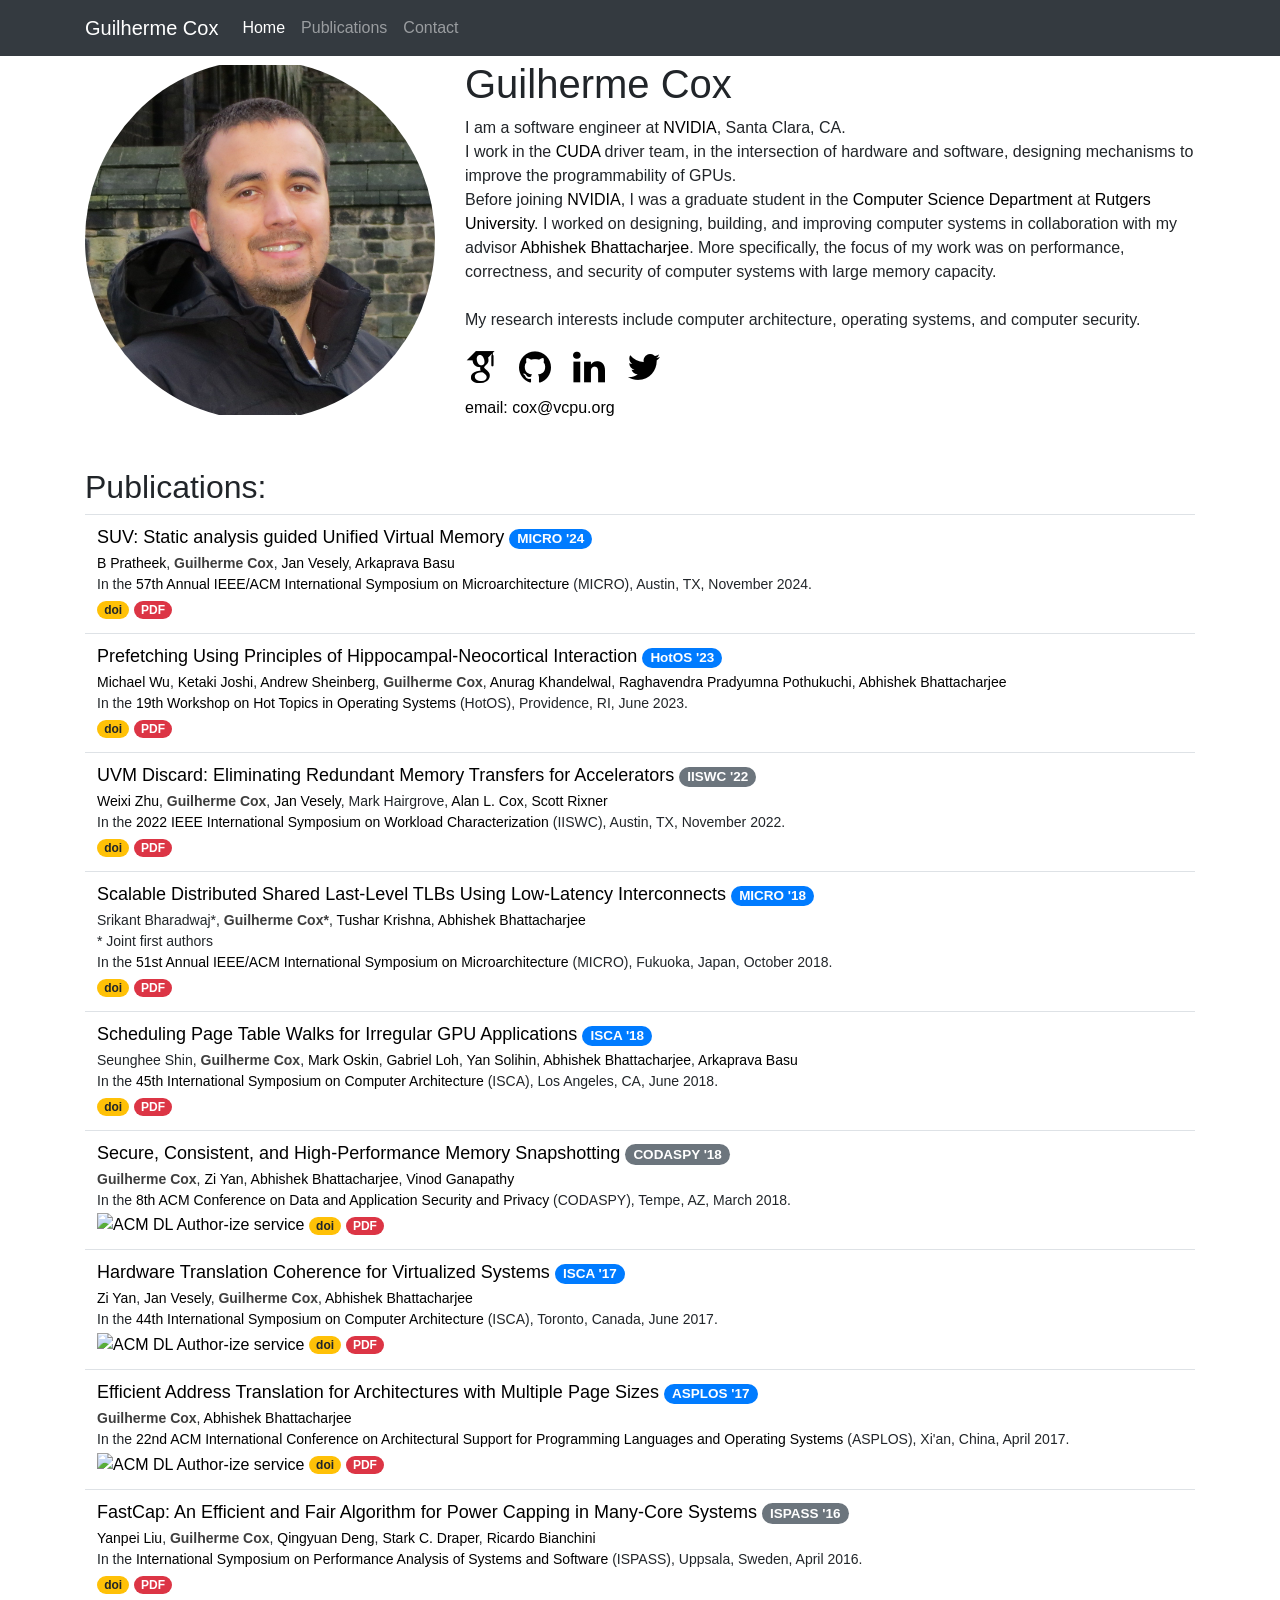
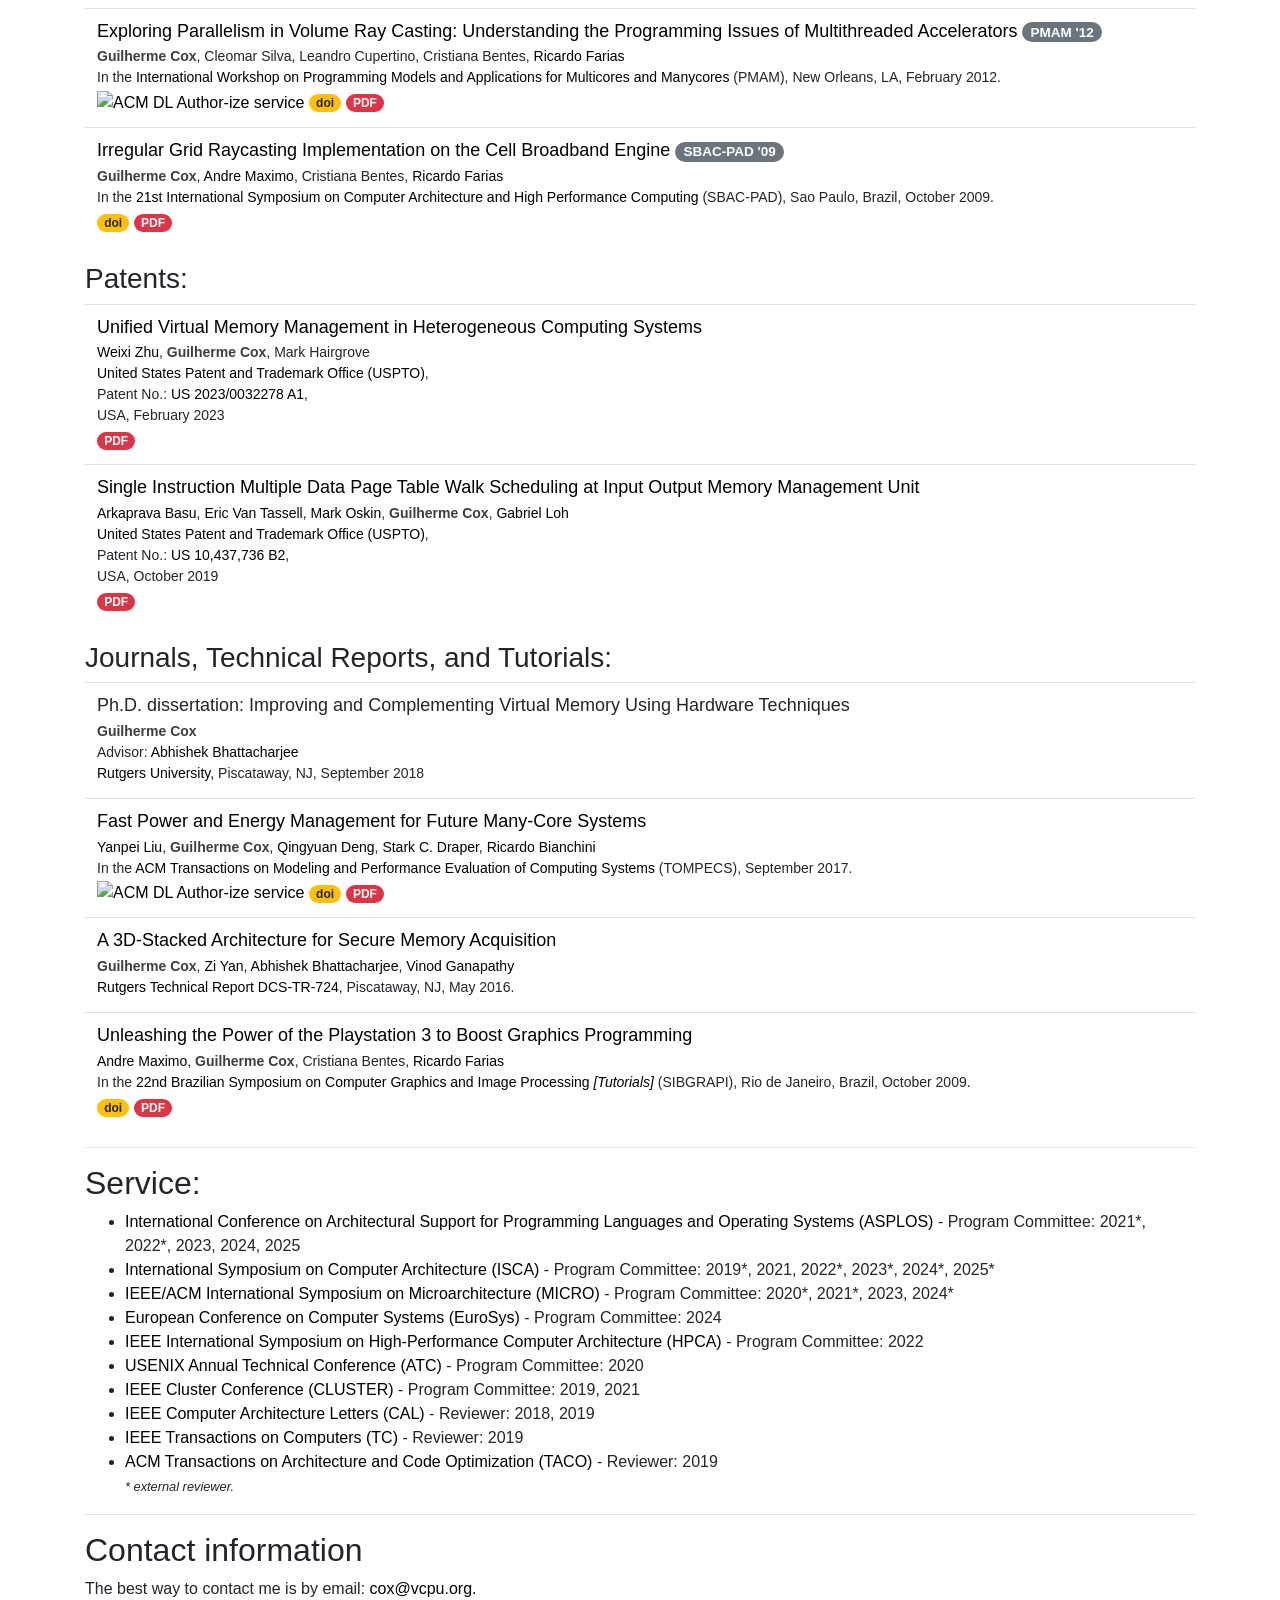
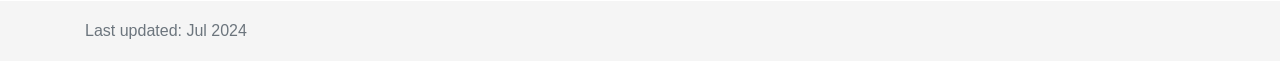
==== index.html @ 2b8bae04 "SUV's DOI" ====
<!doctype html>
<html lang="en">
  <head>
    <meta charset="utf-8">
    <meta name="viewport" content="width=device-width, initial-scale=1, shrink-to-fit=no">
    <meta name="description" content="Guilherme Cox">
    <meta name="author" content="Guilherme Cox">
    <link rel="icon" href="img/favicon_shield.ico">

    <title>Guilherme Cox</title>
    <!-- Bootstrap core CSS -->
    <link href="assets/css/bootstrap.min.css" rel="stylesheet" />
    <link href="assets/css/sticky-footer-navbar.css" rel="stylesheet" />
    <link href="assets/css/style.css" rel="stylesheet" />
    <link href="assets/css/socialicious.css" rel="stylesheet" type="text/css" media="screen" />
    <script async src="https://www.googletagmanager.com/gtag/js?id=G-HL8131JKH3"></script>
    <script>
      window.dataLayer = window.dataLayer || [];
      function gtag(){dataLayer.push(arguments);}
      gtag('js', new Date());

      gtag('config', 'G-HL8131JKH3');
    </script>
  </head>

  <body>
    <header>
      <nav class="navbar navbar-expand-md navbar-dark fixed-top bg-dark">
	<div class="container">
          <a class="navbar-brand" href="#">Guilherme Cox</a>
          <button class="navbar-toggler" type="button" data-toggle="collapse" data-target="#navbarCollapse" aria-controls="navbarCollapse" aria-expanded="false" aria-label="Toggle navigation">
            <span class="navbar-toggler-icon"></span>
          </button>
          <div class="collapse navbar-collapse" id="navbarCollapse">
            <ul class="navbar-nav mr-auto">
              <li class="nav-item active">
		<a class="nav-link" href="#">Home <span class="sr-only">(current)</span></a>
              </li>
              <li class="nav-item">
		<a class="nav-link" href="#publications">Publications</a>
              </li>
              <li class="nav-item">
		<a class="nav-link" href="#contact">Contact</a>
              </li>
            </ul>
          </div>
	</div>
      </nav>
    </header>

    <main class="container">
      <div class="row">
	<div class="col-sm-4"><img src="img/cox.png"
	style="width: 100%; height: 100%; object-fit:contain" class="rounded-circle" alt="" /></div>
	<div class="col-sm-8">
	  <h1>Guilherme Cox</h1>
	  <p>I am a software engineer
	    at <a href="https://www.nvidia.com/">NVIDIA</a>, Santa Clara,
	    CA.<br> I work in the <a href="https://blogs.nvidia.com/blog/2012/09/10/what-is-cuda-2/">CUDA</a> driver team,
        in the intersection of hardware and software, designing mechanisms to improve the programmability of GPUs.
	    <br>
	    Before joining <a href="https://www.nvidia.com/">NVIDIA</a>, I was a
	    graduate student in
	    the <a href="https://www.cs.rutgers.edu/">Computer Science
	    Department</a> at <a href="https://www.rutgers.edu">Rutgers
	    University</a>. I worked on designing, building, and improving computer systems in
	    collaboration with my advisor <a href="http://www.cs.yale.edu/homes/abhishek/">Abhishek
	    Bhattacharjee</a>. More specifically, the focus of my work was on
	    performance, correctness, and security of computer systems with large
	    memory capacity.<br>
	    <br>
	    My research interests include computer architecture,
	    operating systems, and computer security.
	  </p>
	  <!-- <a href="mailto:cox@vcpu.org" class="icon-2x icon-email" alt="cox@vcpu.org"></a> -->
      <a href="https://scholar.google.com/citations?user=SI72cNQAAAAJ"
      class="icon-2x icon-googlescholar" style="text-decoration: none;"></a>&nbsp;&nbsp;&nbsp;&nbsp;
	  <a href="https://github.com/guilhermecox/" class="icon-2x icon-github"
	  style="text-decoration: none;"></a>&nbsp;&nbsp;&nbsp;&nbsp;
	  <a href="https://www.linkedin.com/in/guilhermecox/" class="icon-2x
	  icon-linkedin" style="text-decoration: none;"></a>&nbsp;&nbsp;&nbsp;&nbsp;
	  <a href="https://twitter.com/cox" class="icon-2x icon-twitter"
	  style="text-decoration: none;"></a>&nbsp;&nbsp;&nbsp;&nbsp;
	  <!-- <a href="https://www.facebook.com/guilhermecox"
	  class="facebook_switch_dark dc_social_switch32"></a> -->
	  <br />
	  <a href="mailto:cox@vcpu.org" style="text-decoration: none;">
	    email: cox@vcpu.org</a>
	</div>
      </div>
      <br /><br />
      <article id="publications">
	<header>
	  <h2>Publications:</h2>
	</header>
	<section>
	  <div class="panel panel-default">
	    <table class="table table-hover">
              <tbody>
		<tr><td>
		    <h4 class="list-group-item-heading">
		      <a href="dw/pratheek-micro24.pdf">
			SUV: Static analysis guided Unified Virtual Memory</a>
		      <a href="https://microarch.org/micro57/"><span class="badge badge-pill badge-primary">MICRO '24</span></a>
            </h4>
		    <p class="author">
		      <a href="https://csl.csa.iisc.ac.in/members/bpratheek/">
			B Pratheek</a>,
			<strong>Guilherme Cox</strong>,
		      <a href="https://scholar.google.com/citations?user=AQKMp0MAAAAJ">
			Jan Vesely</a>,
		      <a href="https://www.csa.iisc.ac.in/~arkapravab/">
			Arkaprava Basu</a>
		      <br>
		      In the <a href="https://microarch.org/micro57/">
			57th Annual IEEE/ACM International Symposium on Microarchitecture</a> (MICRO),
		      Austin, TX, November 2024.
		    </p>
		    <a href="https://doi.org/10.1109/MICRO61859.2024.00030">
		      <span class="badge badge-pill badge-warning">doi</span></a>
		    <a href="dw/pratheek-micro24.pdf">
		      <span class="badge badge-pill badge-danger">PDF</span></a>
		  </td>
		<tr><td>
		    <h4 class="list-group-item-heading">
		      <a href="dw/wu-hotos23.pdf">
			Prefetching Using Principles of Hippocampal-Neocortical Interaction</a>
		      <a href="https://sigops.org/s/conferences/hotos/2023/"><span class="badge badge-pill badge-primary">HotOS '23</span></a>
            </h4>
		    <p class="author">
		      <a href="http://sites.google.com/view/mwuyale">
			Michael Wu</a>,
		      <a href="http://joshi-ketaki.github.io/">
			Ketaki Joshi</a>,
		      <a href="https://andrewsheinberg.com/">
			Andrew Sheinberg</a>,
			<strong>Guilherme Cox</strong>,
		      <a href="https://www.anuragkhandelwal.com/">
			Anurag Khandelwal</a>,
		      <a href="http://www.cs.yale.edu/homes/raghav/">
			Raghavendra Pradyumna Pothukuchi</a>,
		      <a href="http://www.cs.yale.edu/homes/abhishek/">
			Abhishek Bhattacharjee</a>
		      <br>
		      In the <a href="https://sigops.org/s/conferences/hotos/2023/">
			19th Workshop on Hot Topics in Operating Systems</a> (HotOS),
		      Providence, RI, June 2023.
		    </p>
		    <a href="https://doi.org/10.1145/3593856.3595901">
		      <span class="badge badge-pill badge-warning">doi</span></a>
		    <a href="dw/wu-hotos23.pdf">
		      <span class="badge badge-pill badge-danger">PDF</span></a>
		  </td>
		<tr><td>
		    <h4 class="list-group-item-heading">
		      <a href="dw/zhu-iiswc22.pdf">
			UVM Discard: Eliminating Redundant Memory Transfers for Accelerators</a>
		      <a href="http://www.iiswc.org/iiswc2022/"><span class="badge badge-pill badge-secondary">IISWC '22</span></a>
            </h4>
		    <p class="author">
		      <a href="https://scholar.google.com/citations?user=ihigxcgAAAAJ">
			Weixi Zhu</a>,
		      <strong>Guilherme Cox</strong>,
		      <a href="https://scholar.google.com/citations?user=AQKMp0MAAAAJ">
			Jan Vesely</a>,
			Mark Hairgrove,
		      <a href="https://dralancox.blogs.rice.edu/">
			Alan L. Cox</a>,
		      <a href="https://www.cs.rice.edu/~rixner/">
			Scott Rixner</a>
		      <br>
		      In the <a href="http://www.iiswc.org/iiswc2022/">
			2022 IEEE International Symposium on Workload Characterization</a> (IISWC),
		      Austin, TX, November 2022.
		    </p>
		    <a href="https://doi.org/10.1109/IISWC55918.2022.00013">
		      <span class="badge badge-pill badge-warning">doi</span></a>
		    <a href="dw/zhu-iiswc22.pdf">
		      <span class="badge badge-pill badge-danger">PDF</span></a>
		  </td>
		<tr><td>
		    <h4 class="list-group-item-heading">
		      <a href="dw/gcox-micro18.pdf">
			Scalable Distributed Shared Last-Level TLBs Using Low-Latency Interconnects</a>
		      <a href="https://www.microarch.org/micro51/"><span class="badge badge-pill badge-primary">MICRO '18</span></a>
            </h4>
		    <p class="author">
			Srikant Bharadwaj*,
		      <strong>Guilherme Cox*</strong>,
		      <a href="http://tusharkrishna.ece.gatech.edu">
			Tushar Krishna</a>,
		      <a href="http://www.cs.yale.edu/homes/abhishek/">
			Abhishek Bhattacharjee</a>
		      <br>
		      * Joint first authors <br>
		      In the <a href="https://www.microarch.org/micro51/">
			51st Annual IEEE/ACM International Symposium on Microarchitecture</a> (MICRO),
		      Fukuoka, Japan, October 2018.
		    </p>
		    <a href="https://doi.org/10.1109/MICRO.2018.00030">
		      <span class="badge badge-pill badge-warning">doi</span></a>
		    <a href="dw/gcox-micro18.pdf">
		      <span class="badge badge-pill badge-danger">PDF</span></a>
		  </td>
		<tr><td>
		    <h4 class="list-group-item-heading">
		      <a href="dw/sshin-gcox-isca18.pdf">
			Scheduling Page Table Walks for Irregular GPU Applications</a>
		      <a href="http://iscaconf.org/isca2018/"><span class="badge badge-pill badge-primary">ISCA '18</span></a>
            </h4>
		    <p class="author">
		      Seunghee Shin,
		      <strong>Guilherme Cox</strong>,
		      <a href="https://homes.cs.washington.edu/~oskin/">
			Mark Oskin</a>,
		      <a href="https://sites.google.com/site/lohgabe/">
			Gabriel Loh</a>,
		      <a href="https://sites.google.com/site/arpersncsu/">
			Yan Solihin</a>,
		      <a href="http://www.cs.yale.edu/homes/abhishek/">
			Abhishek Bhattacharjee</a>,
		      <a href="http://csa.iisc.ac.in/~arkapravab/">
			Arkaprava Basu</a>
		      <br>
		      In the <a href="http://iscaconf.org/isca2018/">
			45th International Symposium on Computer Architecture</a> (ISCA),
		      Los Angeles, CA, June 2018.
                    </p>
		    <a href="https://doi.org/10.1109/ISCA.2018.00025">
		      <span class="badge badge-pill badge-warning">doi</span></a>
		    <a href="dw/sshin-gcox-isca18.pdf">
		      <span class="badge badge-pill badge-danger">PDF</span></a>
		  </td>
		<tr><td>
		    <h4 class="list-group-item-heading">
		      <a href="dw/gcox-codaspy18.pdf">
			Secure, Consistent, and High-Performance Memory Snapshotting</a>
		      <a href="http://www.ycheng.org/codaspy/2018/"><span class="badge badge-pill badge-secondary">CODASPY '18</span></a>
            </h4>
		    <p class="author">
		      <strong>Guilherme Cox</strong>,
		      <a href="https://x-y-z.github.io">
			Zi Yan</a>,
		      <a href="http://www.cs.yale.edu/homes/abhishek/">
			Abhishek Bhattacharjee</a>,
		      <a href="http://csa.iisc.ac.in/~vg/">
			Vinod Ganapathy</a>
		      <br>
		      In the <a href="http://www.ycheng.org/codaspy/2018/">
			8th ACM Conference on Data and Application Security and Privacy</a> (CODASPY),
		      Tempe, AZ, March 2018.
		    </p>
		    <a href="https://dl.acm.org/authorize?N655404">
		      <img src="http://dl.acm.org/images/oa.gif" width="25" height="25"
			   alt="ACM DL Author-ize service"
			   style="vertical-align:middle"/></a>
		    <a href="https://doi.org/10.1145/3176258.3176325">
		      <span class="badge badge-pill badge-warning">doi</span></a>
		    <a href="dw/gcox-codaspy18.pdf">
		      <span class="badge badge-pill badge-danger">PDF</span></a>
		  </td>
		<tr><td>
		    <h4 class="list-group-item-heading">
		      <a href="dw/gcox-codaspy18.pdfdw/ziyan-isca17.pdf">
			Hardware Translation Coherence for Virtualized Systems</a>
		      <a href="http://isca17.ece.utoronto.ca/"><span class="badge badge-pill badge-primary">ISCA '17</span></a>
            </h4>
		    <p class="author">
		      <a href="https://x-y-z.github.io">
			Zi Yan</a>,
		      <a href="https://scholar.google.com/citations?user=AQKMp0MAAAAJ">
			Jan Vesely</a>,
		      <strong>Guilherme Cox</strong>,
		      <a href="http://www.cs.yale.edu/homes/abhishek/">
			Abhishek Bhattacharjee</a>
		      <br>
		      In the <a href="http://isca17.ece.utoronto.ca/">
			44th International Symposium on Computer Architecture</a> (ISCA),
		      Toronto, Canada, June 2017.
		    </p>
		    <a href="https://dl.acm.org/authorize?N30457">
		      <img src="http://dl.acm.org/images/oa.gif" width="25" height="25"
			   alt="ACM DL Author-ize service"
			   style="vertical-align:middle"/></a>
		    <a href="https://doi.org/10.1145/3079856.3080211">
		      <span class="badge badge-pill badge-warning">doi</span></a>
		    <a href="dw/ziyan-isca17.pdf">
		      <span class="badge badge-pill badge-danger">PDF</span></a>
		  </td>
		<tr><td>
		    <h4 class="list-group-item-heading">
		      <a href="dw/gcox-asplos17.pdf">
			Efficient Address Translation for Architectures with Multiple Page Sizes</a>
		      <a href="http://novel.ict.ac.cn/ASPLOS2017/"><span class="badge badge-pill badge-primary">ASPLOS '17</span></a>
            </h4>
		    <p class="author">
		      <strong>Guilherme Cox</strong>,
		      <a href="http://www.cs.yale.edu/homes/abhishek/">
			Abhishek Bhattacharjee</a>
		      <br>
		      In the <a href="http://novel.ict.ac.cn/ASPLOS2017/">
			22nd ACM International Conference on Architectural Support for
			Programming Languages and Operating Systems</a> (ASPLOS),
		      Xi'an, China, April 2017.
		    </p>
		    <a href="https://dl.acm.org/authorize?N24969">
		      <img src="http://dl.acm.org/images/oa.gif" width="25" height="25"
			   alt="ACM DL Author-ize service"
			   style="vertical-align:middle"/></a>
		    <a href="https://doi.org/10.1145/3037697.3037704">
		      <span class="badge badge-pill badge-warning">doi</span></a>
		    <a href="dw/gcox-asplos17.pdf">
		      <span class="badge badge-pill badge-danger">PDF</span></a>
		  </td>
		<tr><td>
		    <h4 class="list-group-item-heading">
		      <a href="dw/liu-ispass16.pdf">
			FastCap: An Efficient and Fair Algorithm for Power Capping in Many-Core Systems</a>
		      <a href="http://www.ispass.org/ispass2016/"><span class="badge badge-pill badge-secondary">ISPASS '16</span></a>
            </h4>
		    <p class="author">
		      <a href="https://scholar.google.com/citations?user=q8lF_hwAAAAJ">
			Yanpei Liu</a>,
		      <strong>Guilherme Cox</strong>,
		      <a href="http://research.cs.rutgers.edu/~qdeng/">
			Qingyuan Deng</a>,
		      <a href="http://www.comm.utoronto.ca/~sdraper/">
			Stark C. Draper</a>,
		      <a href="https://www.microsoft.com/en-us/research/people/ricardob/">
			Ricardo Bianchini</a>
		      <br>
		      In the <a href="http://www.ispass.org/ispass2016/">
			International Symposium on Performance Analysis of Systems and
			Software</a> (ISPASS), Uppsala, Sweden, April 2016.
		    </p>
		    <a href="http://dx.doi.org/10.1109/ISPASS.2016.7482074">
		      <span class="badge badge-pill badge-warning">doi</span></a>
		    <a href="dw/liu-ispass16.pdf">
		      <span class="badge badge-pill badge-danger">PDF</span></a>
		  </td>
		<tr><td>
		    <h4 class="list-group-item-heading">
		      <a href="dw/gcox-pmam12.pdf">
			Exploring Parallelism in Volume Ray Casting: Understanding the Programming Issues of Multithreaded Accelerators</a>
		      <a href="http://www.cs.otago.ac.nz/pmam2012/"><span class="badge badge-pill badge-secondary">PMAM '12</span></a>
            </h4>
		    <p class="author">
		      <strong>Guilherme Cox</strong>,
		      Cleomar Silva,
		      Leandro Cupertino,
		      Cristiana Bentes,
		      <a href="http://www.cos.ufrj.br/~rfarias/">
			Ricardo Farias</a>
		      <br>
		      In the <a href="http://www.cs.otago.ac.nz/pmam2012/">
			International Workshop on Programming Models and Applications for
			Multicores and Manycores</a> (PMAM),
		      New Orleans, LA, February 2012.
		    </p>
		    <a href="https://dl.acm.org/authorize?N15880">
		      <img src="http://dl.acm.org/images/oa.gif" width="25" height="25"
			   alt="ACM DL Author-ize service"
			   style="vertical-align:middle"/></a>
		    <a href="http://dx.doi.org/10.1145/2141702.2141710">
		      <span class="badge badge-pill badge-warning">doi</span></a>
		    <a href="dw/gcox-pmam12.pdf">
		      <span class="badge badge-pill badge-danger">PDF</span></a>
		  </td>
		<tr><td>
		    <h4 class="list-group-item-heading">
		      <a href="dw/gcox-sbac09.pdf">
			Irregular Grid Raycasting Implementation on the Cell Broadband Engine</a>
		      <a href="http://www2.sbc.org.br/sbac/2009/index.html"><span class="badge badge-pill badge-secondary">SBAC-PAD '09</span></a>
            </h4>
		    <p class="author">
		      <strong>Guilherme Cox</strong>,
		      <a href="https://scholar.google.com/citations?user=X7Fsr-gAAAAJ">
			Andre Maximo</a>,
		      Cristiana Bentes,
		      <a href="http://www.cos.ufrj.br/~rfarias/">
			Ricardo Farias</a>
		      <br>
		      In the <a href="http://www2.sbc.org.br/sbac/2009/index.html">
			21st International Symposium on Computer Architecture and High
			Performance Computing</a> (SBAC-PAD), Sao Paulo, Brazil, October
		      2009.
		    </p>
		    <a href="http://dx.doi.org/10.1109/SBAC-PAD.2009.15">
		      <span class="badge badge-pill badge-warning">doi</span></a>
		    <a href="dw/gcox-sbac09.pdf">
		      <span class="badge badge-pill badge-danger">PDF</span></a>
		  </td>
   	      </tbody>
	    </table>
	  </div>
	  <h3>Patents:</h3>
	  <div class="panel panel-default">
	    <table class="table table-hover">
              <tbody>
                <tr><td>
		    <h4 class="list-group-item-heading">
		      <a href="https://patents.google.com/patent/US20230032278A1/en">
            Unified Virtual Memory Management in Heterogeneous Computing Systems
		      </a>
            </h4>
		    <p class="author">
		      <a href="https://scholar.google.com/citations?user=ihigxcgAAAAJ">
			Weixi Zhu</a>,
		      <strong>Guilherme Cox</strong>,
			Mark Hairgrove</a>
		      <br>
              <a href="https://www.uspto.gov/">
              United States Patent and Trademark Office (USPTO)</a>,<br>
            Patent No.:
		      <a href="https://image-ppubs.uspto.gov/dirsearch-public/print/downloadPdf/20230032278">
			US 2023/0032278 A1</a>,<br>
		      USA, February 2023
		    </p>
		    <a href="https://patentimages.storage.googleapis.com/84/2a/3d/9d599d28cb8d8e/US20230032278A1.pdf">
		      <span class="badge badge-pill badge-danger">PDF</span></a>
		  </td>
		<tr><td>
		    <h4 class="list-group-item-heading">
		      <a href="https://patents.google.com/patent/US10437736B2/en">
            Single Instruction Multiple Data Page Table Walk Scheduling at
            Input Output Memory Management Unit
		      </a>
            </h4>
		    <p class="author">
		      <a href="http://csa.iisc.ac.in/~arkapravab/">
			Arkaprava Basu</a>,
		      <a href="https://www.linkedin.com/in/evttxl/">
            Eric Van Tassell</a>,
		      <a href="https://homes.cs.washington.edu/~oskin/">
			Mark Oskin</a>,
		      <strong>Guilherme Cox</strong>,
		      <a href="https://sites.google.com/site/lohgabe/">
			Gabriel Loh</a>
		      <br>
              <a href="https://www.uspto.gov/">
              United States Patent and Trademark Office (USPTO)</a>,<br>
            Patent No.:
		      <a href="https://image-ppubs.uspto.gov/dirsearch-public/print/downloadPdf/10437736">
			US 10,437,736 B2</a>,<br>
		      USA, October 2019
		    </p>
		    <a href="https://patentimages.storage.googleapis.com/87/d3/b3/33c315d682db78/US10437736.pdf">
		      <span class="badge badge-pill badge-danger">PDF</span></a>
		  </td>
   	      </tbody>
	    </table>
	  </div>
	  <h3>Journals, Technical Reports, and Tutorials:</h3>
	  <div class="panel panel-default">
	    <table class="table table-hover">
              <tbody>
                <tr><td>
		    <h4 class="list-group-item-heading">
                      Ph.D. dissertation:
			Improving and Complementing Virtual Memory Using
			Hardware Techniques
            </h4>
		    <p class="author">
		      <strong>Guilherme Cox</strong>
		      <br>
              Advisor:
              <a href="http://www.cs.yale.edu/homes/abhishek/">
            Abhishek Bhattacharjee</a><br>
              <a href="http://www.cs.rutgers.edu/">
			Rutgers University,
		    </a>
		      Piscataway, NJ, September 2018
		    </p>
		  </td>
		<tr><td>
		    <h4 class="list-group-item-heading">
		      <a href="dw/liu-tompecs.pdf">
		      Fast Power and Energy Management
		      for Future Many-Core Systems</a>
            </h4>
		    <p class="author">
		      <a href="https://scholar.google.com/citations?user=q8lF_hwAAAAJ">
			Yanpei Liu</a>,
		      <strong>Guilherme Cox</strong>,
		      <a href="http://research.cs.rutgers.edu/~qdeng/">
			Qingyuan Deng</a>,
		      <a href="http://www.comm.utoronto.ca/~sdraper/">
			Stark C. Draper</a>,
		      <a href="https://www.microsoft.com/en-us/research/people/ricardob/">
			Ricardo Bianchini</a>
		      <br>
		      In the <a href="http://tompecs.acm.org/archive.cfm?id=3119902">
			ACM Transactions on Modeling and Performance Evaluation of Computing Systems</a> (TOMPECS),
		      September 2017.
		    </p>
		    <a href="https://dl.acm.org/authorize?N46711">
		      <img src="http://dl.acm.org/images/oa.gif" width="25" height="25"
			   alt="ACM DL Author-ize service"
			   style="vertical-align:middle"/></a>
		    <a href="https://doi.org/10.1145/3086504">
		      <span class="badge badge-pill badge-warning">doi</span></a>
		    <a href="dw/liu-tompecs.pdf">
		      <span class="badge badge-pill badge-danger">PDF</span></a>
		  </td>
		<tr><td>
		    <h4 class="list-group-item-heading">
		      <a href="https://www.cs.rutgers.edu/research/technical_reports/reports.php?action=view&series_id=1&report_id=724">
			A 3D-Stacked Architecture for Secure Memory Acquisition</a>
            </h4>
		    <p class="author">
		      <strong>Guilherme Cox</strong>,
		      <a href="https://x-y-z.github.io">
			Zi Yan</a>,
		      <a href="http://www.cs.yale.edu/homes/abhishek/">
			Abhishek Bhattacharjee</a>,
		      <a href="http://csa.iisc.ac.in/~vg/">
			Vinod Ganapathy</a>
		      <br>
		      <a href="https://www.cs.rutgers.edu/research/technical_reports/">
			Rutgers Technical Report DCS-TR-724</a>,
		      Piscataway, NJ, May 2016.
		  </td>
		<tr><td>
		    <h4 class="list-group-item-heading">
		      <a href="dw/gcox-sibgrapi09.pdf">
		      Unleashing the Power of the Playstation 3 to Boost Graphics Programming</a>
            </h4>
		    <p class="author">
		      <a href="https://scholar.google.com/citations?user=X7Fsr-gAAAAJ">
			Andre Maximo</a>,
		      <strong>Guilherme Cox</strong>,
		      Cristiana Bentes,
		      <a href="http://www.cos.ufrj.br/~rfarias/">
			Ricardo Farias</a>
		      <br>
		      In the <a href="http://www.matmidia.mat.puc-rio.br/sibgrapi2009/">
			22nd Brazilian Symposium on Computer Graphics and Image
			Processing <i>[Tutorials]</i></a> (SIBGRAPI), Rio de Janeiro,
		      Brazil, October 2009.
		    </p>
		    <a href="http://dx.doi.org/10.1109/SIBGRAPI-Tutorials.2009.12">
		      <span class="badge badge-pill badge-warning">doi</span></a>
		    <a href="dw/gcox-sibgrapi09.pdf">
		      <span class="badge badge-pill badge-danger">PDF</span></a>
		  </td>
   	      </tbody>
	    </table>
	  </div>
	</section>
   </article>
   <hr>
   <article id="service">
	<header>
	  <h2>Service:</h2>
	</header>
      <ul>
        <li><a href="https://asplos-conference.org/">International Conference on Architectural Support for Programming Languages and Operating Systems (ASPLOS)</a> - Program Committee: 2021*, 2022*, 2023, 2024, 2025
        <li><a href="https://iscaconf.org/">International Symposium on Computer Architecture (ISCA)</a> - Program Committee: 2019*, 2021, 2022*, 2023*, 2024*, 2025*
        <li><a href="https://www.microarch.org/">IEEE/ACM International Symposium on Microarchitecture (MICRO)</a> - Program Committee: 2020*, 2021*, 2023, 2024*
	<li><a href="https://www.eurosys.org/">European Conference on Computer Systems (EuroSys)</a> - Program Committee: 2024
        <li><a href="https://hpca-conf.org/"> IEEE International Symposium on High-Performance Computer Architecture (HPCA)</a> - Program Committee: 2022
        <li><a href="https://www.usenix.org/conferences">USENIX Annual Technical Conference (ATC)</a> - Program Committee: 2020
        <li><a href="https://clustercomp.org/">IEEE Cluster Conference (CLUSTER)</a> - Program Committee: 2019, 2021
        <li><a href="https://www.computer.org/web/cal">IEEE Computer Architecture Letters (CAL)</a> - Reviewer: 2018, 2019
        <li><a href="https://www.computer.org/web/tc">IEEE Transactions on Computers (TC)</a> - Reviewer: 2019
        <li><a href="https://taco.acm.org/">ACM Transactions on Architecture and Code Optimization (TACO)</a> - Reviewer: 2019
	<br><small><i>* external reviewer.</i></small>
    </ul>
   </article>
   <hr>
   <article id="contact">
	<header>
	  <h2>Contact information</h2>
	</header>
	The best way to contact me is by
	email: <a href="mailto:cox@vcpu.org">
	  cox@vcpu.org.</a>
   </article>
  </main>

    <footer class="footer">
      <div class="container">
        <span class="text-muted">
	  Last updated: Jul 2024
	</span>
      </div>
    </footer>
    <!-- ================================================== -->
    <script src="assets/js/jquery-3.3.1.min.js"></script>
    <script src="assets/js/bootstrap.min.js"></script>
  </body>
</html>
---- assets/css/sticky-footer-navbar.css ----
/* Sticky footer styles
-------------------------------------------------- */
html {
  position: relative;
  min-height: 100%;
}
body {
  /* Margin bottom by footer height */
  margin-bottom: 60px;
}
.footer {
  position: absolute;
  bottom: 0;
  width: 100%;
  /* Set the fixed height of the footer here */
  height: 60px;
  line-height: 60px; /* Vertically center the text there */
  background-color: #f5f5f5;
}


/* Custom page CSS
-------------------------------------------------- */
/* Not required for template or sticky footer method. */

body > .container {
  padding: 60px 15px 0;
}

.footer > .container {
  padding-right: 15px;
  padding-left: 15px;
}

code {
  font-size: 80%;
}
---- assets/css/style.css ----
.author {
    font-size: 14px;
    margin-bottom: 2px;
}

h4 {
    font-size: 18px;
    margin-bottom: 4px;
}

a {
    -moz-transition: color .2s ease-in-out;
    -webkit-transition: color .2s ease-in-out;
    -ms-transition: color .2s ease-in-out;
    transition: color .2s ease-in-out;
    color: #000000;
}

a:hover {
    color: #0020C2 !important;
}

a img {
    border: 0;
}

b, strong {
    font-weight: 800;
    color: #3e3e3e;
}
---- assets/css/socialicious.css ----
@charset "UTF-8";

@font-face {
  font-family: "socialicious";
  src:url("../font/socialicious.eot");
  src:url("../font/socialicious.eot?#iefix") format("embedded-opentype"),
    url("../font/socialicious.woff") format("woff"),
    url("../font/socialicious.ttf") format("truetype"),
    url("../font/socialicious.svg#socialicious") format("svg");
  font-weight: normal;
  font-style: normal;

}

[data-icon]:before {
  font-family: "socialicious" !important;
  content: attr(data-icon);
  font-style: normal !important;
  font-weight: normal !important;
  font-variant: normal !important;
  text-transform: none !important;
  speak: none;
  line-height: 1;
  -webkit-font-smoothing: antialiased;
  -moz-osx-font-smoothing: grayscale;
}

[class^="icon-"]:before,
[class*=" icon-"]:before {
  font-family: "socialicious" !important;
  font-style: normal !important;
  font-weight: normal !important;
  font-variant: normal !important;
  text-transform: none !important;
  speak: none;
  line-height: 1;
  -webkit-font-smoothing: antialiased;
  -moz-osx-font-smoothing: grayscale;
}

.icon-aboutme-sign:before {
  content: "\62";
}
.icon-youtube-sign:before {
  content: "\63";
}
.icon-youtube:before {
  content: "\64";
}
.icon-yelp-sign:before {
  content: "\65";
}
.icon-yelp:before {
  content: "\66";
}
.icon-yahoo-sign:before {
  content: "\67";
}
.icon-yahoo:before {
  content: "\68";
}
.icon-wordpress-sign:before {
  content: "\69";
}
.icon-wordpress:before {
  content: "\6a";
}
.icon-vimeo-sign:before {
  content: "\6b";
}
.icon-vimeo:before {
  content: "\6c";
}
.icon-vevo-sign:before {
  content: "\6d";
}
.icon-vevo:before {
  content: "\6e";
}
.icon-twitter-sign:before {
  content: "\6f";
}
.icon-twitter:before {
  content: "\70";
}
.icon-tumblr-sign:before {
  content: "\71";
}
.icon-tumblr:before {
  content: "\72";
}
.icon-spotify:before {
  content: "\73";
}
.icon-spotify-sign:before {
  content: "\74";
}
.icon-stumbleupon:before {
  content: "\75";
}
.icon-stumbleupon-sign:before {
  content: "\76";
}
.icon-techendo:before {
  content: "\77";
}
.icon-techendo-sign:before {
  content: "\78";
}
.icon-pocket:before {
  content: "\79";
}
.icon-pinterest-sign:before {
  content: "\7a";
}
.icon-pinterest:before {
  content: "\41";
}
.icon-meetup-sign:before {
  content: "\42";
}
.icon-medium-sign:before {
  content: "\43";
}
.icon-meetup:before {
  content: "\44";
}
.icon-goodreads-sign:before {
  content: "\45";
}
.icon-goodreads:before {
  content: "\46";
}
.icon-disqus-sign:before {
  content: "\47";
}
.icon-dribbble:before {
  content: "\48";
}
.icon-angellist:before {
  content: "\49";
}
.icon-dribbble-sign:before {
  content: "\4a";
}
.icon-googleplus:before {
  content: "\4b";
}
.icon-googleplus-sign:before {
  content: "\4c";
}
.icon-dropbox:before {
  content: "\4d";
}
.icon-angellist-sign:before {
  content: "\4e";
}
.icon-bebo:before {
  content: "\4f";
}
.icon-dropbox-sign:before {
  content: "\50";
}
.icon-instagram:before {
  content: "\51";
}
.icon-instagram-sign:before {
  content: "\52";
}
.icon-facebook:before {
  content: "\53";
}
.icon-bebo-sign:before {
  content: "\54";
}
.icon-behance:before {
  content: "\55";
}
.icon-facebook-sign:before {
  content: "\56";
}
.icon-klout:before {
  content: "\57";
}
.icon-pocket-sign:before {
  content: "\58";
}
.icon-quora:before {
  content: "\59";
}
.icon-klout-sign:before {
  content: "\5a";
}
.icon-flickr:before {
  content: "\30";
}
.icon-behance-sign:before {
  content: "\31";
}
.icon-bread:before {
  content: "\32";
}
.icon-flickr-sign:before {
  content: "\33";
}
.icon-lastfm:before {
  content: "\34";
}
.icon-quora-sign:before {
  content: "\35";
}
.icon-reddit:before {
  content: "\36";
}
.icon-lastfm-sign:before {
  content: "\37";
}
.icon-foursquare:before {
  content: "\38";
}
.icon-bread-sign:before {
  content: "\39";
}
.icon-digg:before {
  content: "\21";
}
.icon-foursquare-sign:before {
  content: "\22";
}
.icon-linkedin:before {
  content: "\23";
}
.icon-reddit-sign:before {
  content: "\24";
}
.icon-soundcloud:before {
  content: "\25";
}
.icon-linkedin-sign:before {
  content: "\26";
}
.icon-github:before {
  content: "\27";
}
.icon-digg-sign:before {
  content: "\28";
}
.icon-disqus:before {
  content: "\29";
}
.icon-github-sign:before {
  content: "\2a";
}
.icon-medium:before {
  content: "\2b";
}
.icon-soundcloud-sign:before {
  content: "\2c";
}
.icon-aboutme:before {
  content: "\61";
}
.icon-googlescholar:before {
  content: "\2d";
}

/* more sprites.less reset */
.icon-white,
.nav-pills > .active > a > [class^="icon-"],
.nav-pills > .active > a > [class*=" icon-"],
.nav-list > .active > a > [class^="icon-"],
.nav-list > .active > a > [class*=" icon-"],
.navbar-inverse .nav > .active > a > [class^="icon-"],
.navbar-inverse .nav > .active > a > [class*=" icon-"],
.dropdown-menu > li > a:hover > [class^="icon-"],
.dropdown-menu > li > a:hover > [class*=" icon-"],
.dropdown-menu > .active > a > [class^="icon-"],
.dropdown-menu > .active > a > [class*=" icon-"],
.dropdown-submenu:hover > a > [class^="icon-"],
.dropdown-submenu:hover > a > [class*=" icon-"] {
  background-image: none; }

[class^="icon-"]:before,
[class*=" icon-"]:before {
  text-decoration: inherit;
  display: inline-block;
  speak: none; }

/* makes sure icons active on rollover in links */
a [class^="icon-"],
a [class*=" icon-"] {
  display: inline-block; }

/* makes the font 33% larger relative to the icon container */
.icon-large:before {
  vertical-align: -10%;
  font-size: 1.3333333333333333em; }

.btn [class^="icon-"],
.nav [class^="icon-"],
.btn [class*=" icon-"],
.nav [class*=" icon-"] {
  display: inline-block;
  color: #fff;
  margin-right: 2px;
  margin-top: -2px;
  /* keeps button heights with and without icons the same */ }

.btn [class^="icon-"].icon-large,
.nav [class^="icon-"].icon-large,
.btn [class*=" icon-"].icon-large,
.nav [class*=" icon-"].icon-large {
  line-height: .9em; }

.btn [class^="icon-"].icon-spin,
.nav [class^="icon-"].icon-spin,
.btn [class*=" icon-"].icon-spin,
.nav [class*=" icon-"].icon-spin {
  display: inline-block; }

.nav-tabs [class^="icon-"],
.nav-pills [class^="icon-"],
.nav-tabs [class*=" icon-"],
.nav-pills [class*=" icon-"] {
  /* keeps button heights with and without icons the same */ }

.nav-tabs [class^="icon-"],
.nav-pills [class^="icon-"],
.nav-tabs [class*=" icon-"],
.nav-pills [class*=" icon-"],
.nav-tabs [class^="icon-"].icon-large,
.nav-pills [class^="icon-"].icon-large,
.nav-tabs [class*=" icon-"].icon-large,
.nav-pills [class*=" icon-"].icon-large {
  line-height: .9em; }

li [class^="icon-"],
.nav li [class^="icon-"],
li [class*=" icon-"],
.nav li [class*=" icon-"] {
  display: inline-block;
  width: 1.25em;
  text-align: center; }

li [class^="icon-"].icon-large,
.nav li [class^="icon-"].icon-large,
li [class*=" icon-"].icon-large,
.nav li [class*=" icon-"].icon-large {
  /* increased font size for icon-large */
  width: 1.5625em; }

ul.icons {
  list-style-type: none;
  text-indent: -0.75em; }

ul.icons li [class^="icon-"],
ul.icons li [class*=" icon-"] {
  width: .75em; }

.icon-muted {
  color: #eeeeee; }

.icon-border {
  border: solid 1px #eeeeee;
  padding: .2em .25em .15em;
  -webkit-border-radius: 3px;
  -moz-border-radius: 3px;
  border-radius: 3px; }

.icon-2x {
  font-size: 2em; }

.icon-2x.icon-border {
  border-width: 2px;
  -webkit-border-radius: 4px;
  -moz-border-radius: 4px;
  border-radius: 4px; }

.icon-3x {
  font-size: 3em; }

.icon-3x.icon-border {
  border-width: 3px;
  -webkit-border-radius: 5px;
  -moz-border-radius: 5px;
  border-radius: 5px; }

.icon-4x {
  font-size: 4em; }

.icon-4x.icon-border {
  border-width: 4px;
  -webkit-border-radius: 6px;
  -moz-border-radius: 6px;
  border-radius: 6px; }

[class^="icon-"].pull-left,
[class*=" icon-"].pull-left {
  margin-right: .3em; }

[class^="icon-"].pull-right,
[class*=" icon-"].pull-right {
  margin-left: .3em; }

.btn [class^="icon-"].pull-left.icon-2x,
.btn [class*=" icon-"].pull-left.icon-2x,
.btn [class^="icon-"].pull-right.icon-2x,
.btn [class*=" icon-"].pull-right.icon-2x {
  margin-top: .18em; }

.btn [class^="icon-"].icon-spin.icon-large,
.btn [class*=" icon-"].icon-spin.icon-large {
  line-height: .8em; }

.btn.btn-small [class^="icon-"].pull-left.icon-2x,
.btn.btn-small [class*=" icon-"].pull-left.icon-2x,
.btn.btn-small [class^="icon-"].pull-right.icon-2x,
.btn.btn-small [class*=" icon-"].pull-right.icon-2x {
  margin-top: .25em; }

.btn.btn-large [class^="icon-"],
.btn.btn-large [class*=" icon-"] {
  margin-top: 0; }

.btn.btn-large [class^="icon-"].pull-left.icon-2x,
.btn.btn-large [class*=" icon-"].pull-left.icon-2x,
.btn.btn-large [class^="icon-"].pull-right.icon-2x,
.btn.btn-large [class*=" icon-"].pull-right.icon-2x {
  margin-top: .05em; }

.btn.btn-large [class^="icon-"].pull-left.icon-2x,
.btn.btn-large [class*=" icon-"].pull-left.icon-2x {
  margin-right: .2em; }

.btn.btn-large [class^="icon-"].pull-right.icon-2x,
.btn.btn-large [class*=" icon-"].pull-right.icon-2x {
  margin-left: .2em; }

.btn-facebook {
  color: white;
  text-shadow: 0 -1px 0 rgba(0, 0, 0, 0.25);
  background-color: #355089;
  background-image: -moz-linear-gradient(top, #3b5998, #2d4373);
  background-image: -webkit-gradient(linear, 0 0, 0 100%, from(#3b5998), to(#2d4373));
  background-image: -webkit-linear-gradient(top, #3b5998, #2d4373);
  background-image: -o-linear-gradient(top, #3b5998, #2d4373);
  background-image: linear-gradient(to bottom, #3b5998, #2d4373);
  background-repeat: repeat-x;
  filter: progid:DXImageTransform.Microsoft.gradient(startColorstr='#FF3B5998', endColorstr='#FF2D4373', GradientType=0);
  border-color: #2d4373 #2d4373 #17233c;
  border-color: rgba(0, 0, 0, 0.1) rgba(0, 0, 0, 0.1) rgba(0, 0, 0, 0.25);
  *background-color: #2d4373;
  /* Darken IE7 buttons by default so they stand out more given they won't have borders */
  filter: progid:DXImageTransform.Microsoft.gradient(enabled=false);
  border-color: #1e2e4f; }
  .btn-facebook:hover, .btn-facebook:focus, .btn-facebook:active, .btn-facebook.active, .btn-facebook.disabled, .btn-facebook[disabled] {
    color: white;
    background-color: #2d4373;
    *background-color: #263961; }
  .btn-facebook:active, .btn-facebook.active {
    background-color: #1e2e4f \9; }

.btn-linkedin {
  color: white;
  text-shadow: 0 -1px 0 rgba(0, 0, 0, 0.25);
  background-color: #426ba5;
  background-image: -moz-linear-gradient(top, #4875b4, #395d90);
  background-image: -webkit-gradient(linear, 0 0, 0 100%, from(#4875b4), to(#395d90));
  background-image: -webkit-linear-gradient(top, #4875b4, #395d90);
  background-image: -o-linear-gradient(top, #4875b4, #395d90);
  background-image: linear-gradient(to bottom, #4875b4, #395d90);
  background-repeat: repeat-x;
  filter: progid:DXImageTransform.Microsoft.gradient(startColorstr='#FF4875B4', endColorstr='#FF395D90', GradientType=0);
  border-color: #395d90 #395d90 #243a59;
  border-color: rgba(0, 0, 0, 0.1) rgba(0, 0, 0, 0.1) rgba(0, 0, 0, 0.25);
  *background-color: #395d90;
  /* Darken IE7 buttons by default so they stand out more given they won't have borders */
  filter: progid:DXImageTransform.Microsoft.gradient(enabled=false);
  border-color: #2b466b; }
  .btn-linkedin:hover, .btn-linkedin:focus, .btn-linkedin:active, .btn-linkedin.active, .btn-linkedin.disabled, .btn-linkedin[disabled] {
    color: white;
    background-color: #395d90;
    *background-color: #32517d; }
  .btn-linkedin:active, .btn-linkedin.active {
    background-color: #2b466b \9; }

.btn-twitter {
  color: white;
  text-shadow: 0 -1px 0 rgba(0, 0, 0, 0.25);
  background-color: #1ebff5;
  background-image: -moz-linear-gradient(top, #33ccff, #00ace6);
  background-image: -webkit-gradient(linear, 0 0, 0 100%, from(#33ccff), to(#00ace6));
  background-image: -webkit-linear-gradient(top, #33ccff, #00ace6);
  background-image: -o-linear-gradient(top, #33ccff, #00ace6);
  background-image: linear-gradient(to bottom, #33ccff, #00ace6);
  background-repeat: repeat-x;
  filter: progid:DXImageTransform.Microsoft.gradient(startColorstr='#FF33CCFF', endColorstr='#FF00ACE6', GradientType=0);
  border-color: #00ace6 #00ace6 #007399;
  border-color: rgba(0, 0, 0, 0.1) rgba(0, 0, 0, 0.1) rgba(0, 0, 0, 0.25);
  *background-color: #00ace6;
  /* Darken IE7 buttons by default so they stand out more given they won't have borders */
  filter: progid:DXImageTransform.Microsoft.gradient(enabled=false);
  border-color: #00a4db; }
  .btn-twitter:hover, .btn-twitter:focus, .btn-twitter:active, .btn-twitter.active, .btn-twitter.disabled, .btn-twitter[disabled] {
    color: white;
    background-color: #00ace6;
    *background-color: #0099cc; }
  .btn-twitter:active, .btn-twitter.active {
    background-color: #0086b3 \9; }

.btn-github {
  color: white;
  text-shadow: 0 -1px 0 rgba(0, 0, 0, 0.25);
  background-color: black;
  background-image: -moz-linear-gradient(top, black, black);
  background-image: -webkit-gradient(linear, 0 0, 0 100%, from(black), to(black));
  background-image: -webkit-linear-gradient(top, black, black);
  background-image: -o-linear-gradient(top, black, black);
  background-image: linear-gradient(to bottom, black, black);
  background-repeat: repeat-x;
  filter: progid:DXImageTransform.Microsoft.gradient(startColorstr='#FF000000', endColorstr='#FF000000', GradientType=0);
  border-color: black black black;
  border-color: rgba(0, 0, 0, 0.1) rgba(0, 0, 0, 0.1) rgba(0, 0, 0, 0.25);
  *background-color: black;
  /* Darken IE7 buttons by default so they stand out more given they won't have borders */
  filter: progid:DXImageTransform.Microsoft.gradient(enabled=false);
  border-color: black; }
  .btn-github:hover, .btn-github:focus, .btn-github:active, .btn-github.active, .btn-github.disabled, .btn-github[disabled] {
    color: white;
    background-color: black;
    *background-color: black; }
  .btn-github:active, .btn-github.active {
    background-color: black \9; }

.btn-google {
  color: white;
  text-shadow: 0 -1px 0 rgba(0, 0, 0, 0.25);
  background-color: #c83e2d;
  background-image: -moz-linear-gradient(top, #dc4a38, #aa2d1e);
  background-image: -webkit-gradient(linear, 0 0, 0 100%, from(#dc4a38), to(#aa2d1e));
  background-image: -webkit-linear-gradient(top, #dc4a38, #aa2d1e);
  background-image: -o-linear-gradient(top, #dc4a38, #aa2d1e);
  background-image: linear-gradient(to bottom, #dc4a38, #aa2d1e);
  background-repeat: repeat-x;
  filter: progid:DXImageTransform.Microsoft.gradient(startColorstr='#FFDC4A38', endColorstr='#FFAA2D1E', GradientType=0);
  border-color: #aa2d1e #aa2d1e #691c12;
  border-color: rgba(0, 0, 0, 0.1) rgba(0, 0, 0, 0.1) rgba(0, 0, 0, 0.25);
  *background-color: #aa2d1e;
  /* Darken IE7 buttons by default so they stand out more given they won't have borders */
  filter: progid:DXImageTransform.Microsoft.gradient(enabled=false);
  border-color: #a12b1c; }
  .btn-google:hover, .btn-google:focus, .btn-google:active, .btn-google.active, .btn-google.disabled, .btn-google[disabled] {
    color: white;
    background-color: #aa2d1e;
    *background-color: #94271a; }
  .btn-google:active, .btn-google.active {
    background-color: #7e2216 \9; }

/* Social Identities */
i.icon-aboutme-sign, i.icon-aboutme {
  color: #00405d; }

i.icon-angellist-sign, i.icon-angellist {
  color: black; }

i.icon-bebo, i.icon-bebo-sign {
  color: #ee1010; }

i.icon-behance-sign, i.icon-behance {
  color: #005cff; }

i.icon-bread-sign, i.icon-bread {
  color: #00a4e4; }

i.icon-digg-sign, i.icon-digg {
  color: #065796; }

i.icon-disqus-sign, i.icon-disqus {
  color: #2e9fff; }

i.icon-dropbox-sign, i.icon-dropbox {
  color: #007ee5; }

i.icon-dribbble-sign, i.icon-dribbble {
  color: #ea4c89; }

i.icon-facebook-sign, i.icon-facebook {
  color: #3b5998; }

i.icon-flickr-sign, i.icon-flickr {
  color: #ed1e83; }

i.icon-foursquare, i.icon-foursquare-sign {
  color: #0cbadf; }

i.icon-github-sign, i.icon-github {
  color: black; }

i.icon-goodreads-sign, i.icon-goodreads {
  color: #5a471c; }

i.icon-googleplus-sign, i.icon-googleplus {
  color: #303030; }

i.icon-googlescholar-sign, i.icon-googlescholar {
  color: #303030; }

i.icon-instagram-sign, i.icon-instagram {
  color: #3f729b; }

i.icon-klout-sign, i.icon-klout {
  color: #e24a25; }

i.icon-lastfm-sign, i.icon-lastfm {
  color: #a52f23; }

i.icon-linkedin-sign, i.icon-linkedin {
  color: #4875b4; }

i.icon-medium-sign, i.icon-medium {
  color: black; }

i.icon-meetup-sign, i.icon-meetup {
  color: #dd3333; }

i.icon-pinterest-sign, i.icon-pinterest {
  color: #cb2027; }

i.icon-pocket-sign, i.icon-pocket {
  color: #ee3f53; }

i.icon-quora-sign, i.icon-quora {
  color: #a72822; }

i.icon-reddit-sign, i.icon-reddit {
  color: #638cb1; }

i.icon-soundcloud-sign, i.icon-soundcloud {
  color: #ef3b24; }

i.icon-spotify-sign, i.icon-spotify {
  color: #75c044; }

i.icon-stumbleupon-sign, i.icon-stumbleupon {
  color: #e84c24; }

i.icon-techendo-sign, i.icon-techendo {
  color: #32363c; }

i.icon-tumblr-sign, i.icon-tumblr {
  color: #45556b; }

i.icon-twitter-sign, i.icon-twitter {
  color: #33ccff; }

i.icon-vevo, i.icon-vevo-sign {
  color: #dc2726; }

i.icon-vimeo, i.icon-vimeo-sign {
  color: #1fb7ea; }

i.icon-wordpress, i.icon-wordpress-sign {
  color: #464342; }

i.icon-yahoo-sign, i.icon-yahoo {
  color: #400090; }

i.icon-yelp-sign, i.icon-yelp {
  color: #ca3c27; }

i.icon-youtube-sign, i.icon-youtube {
  color: #eb2629; }
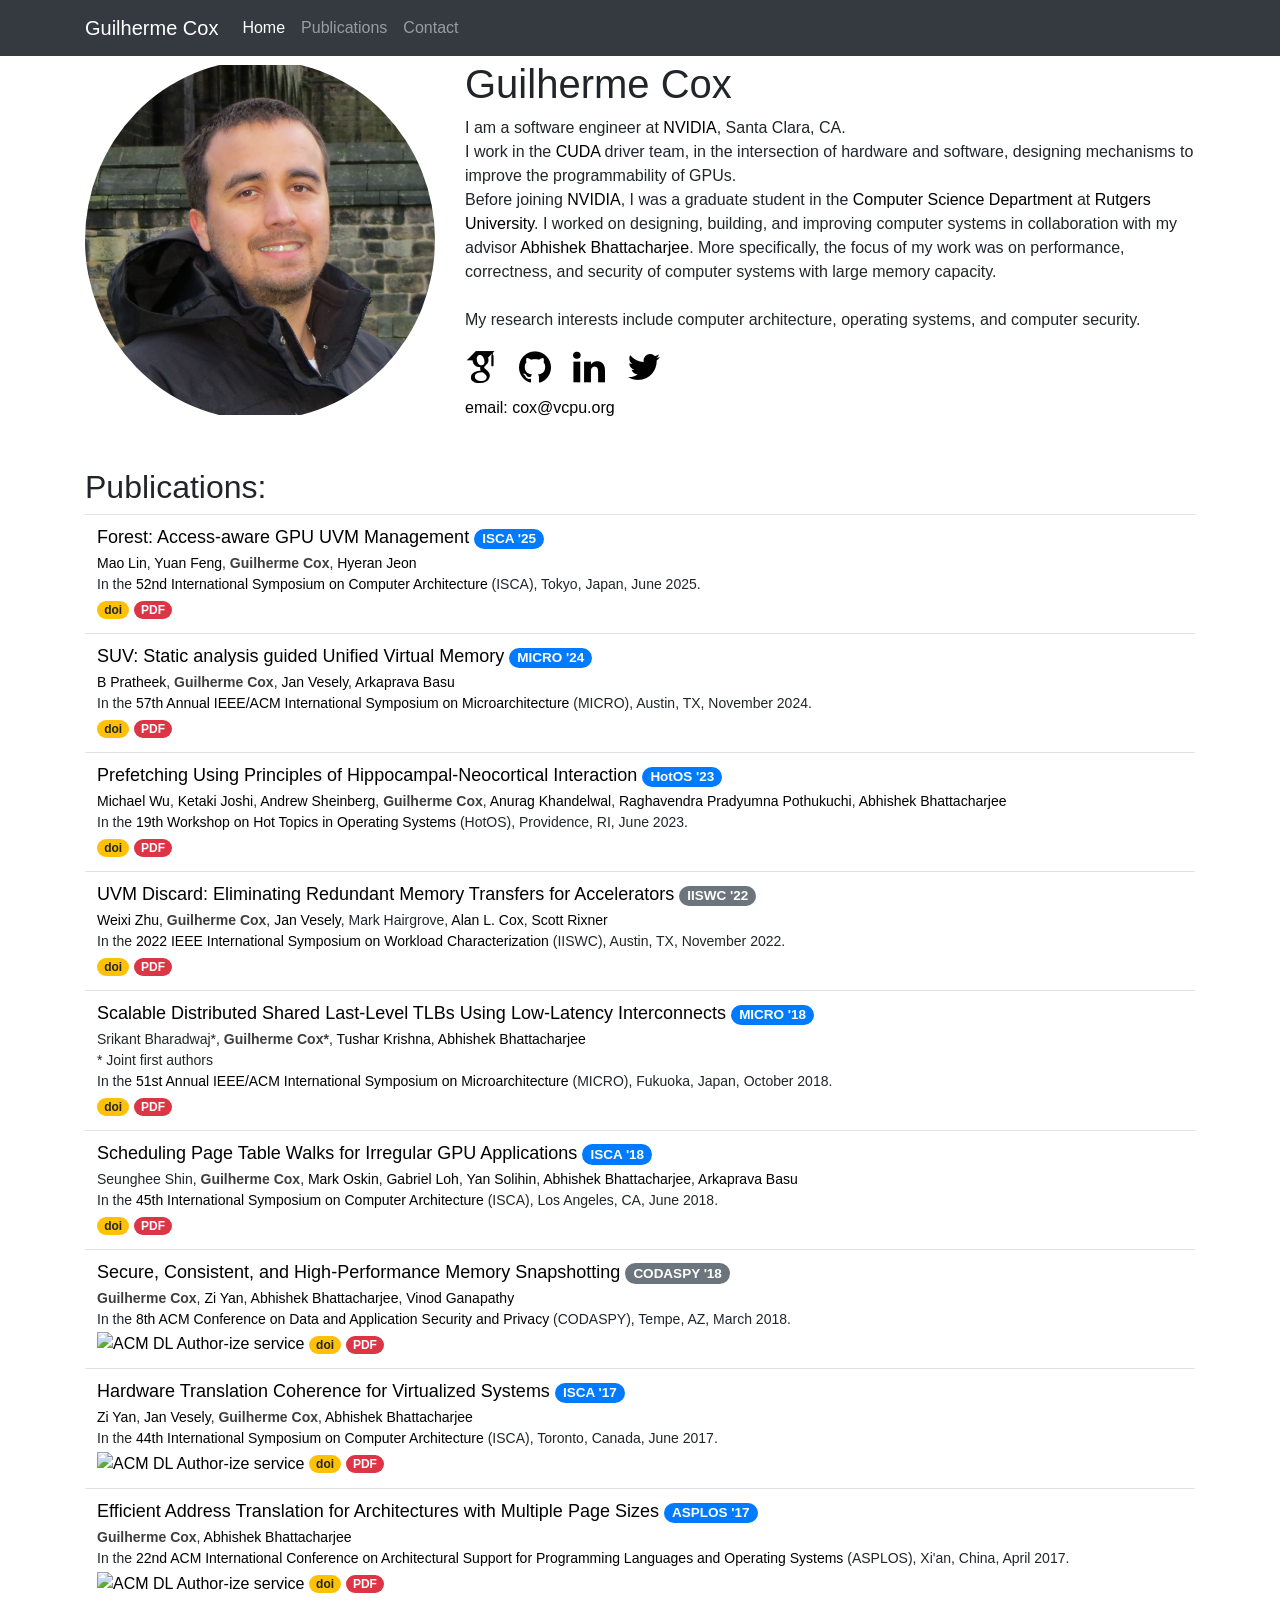
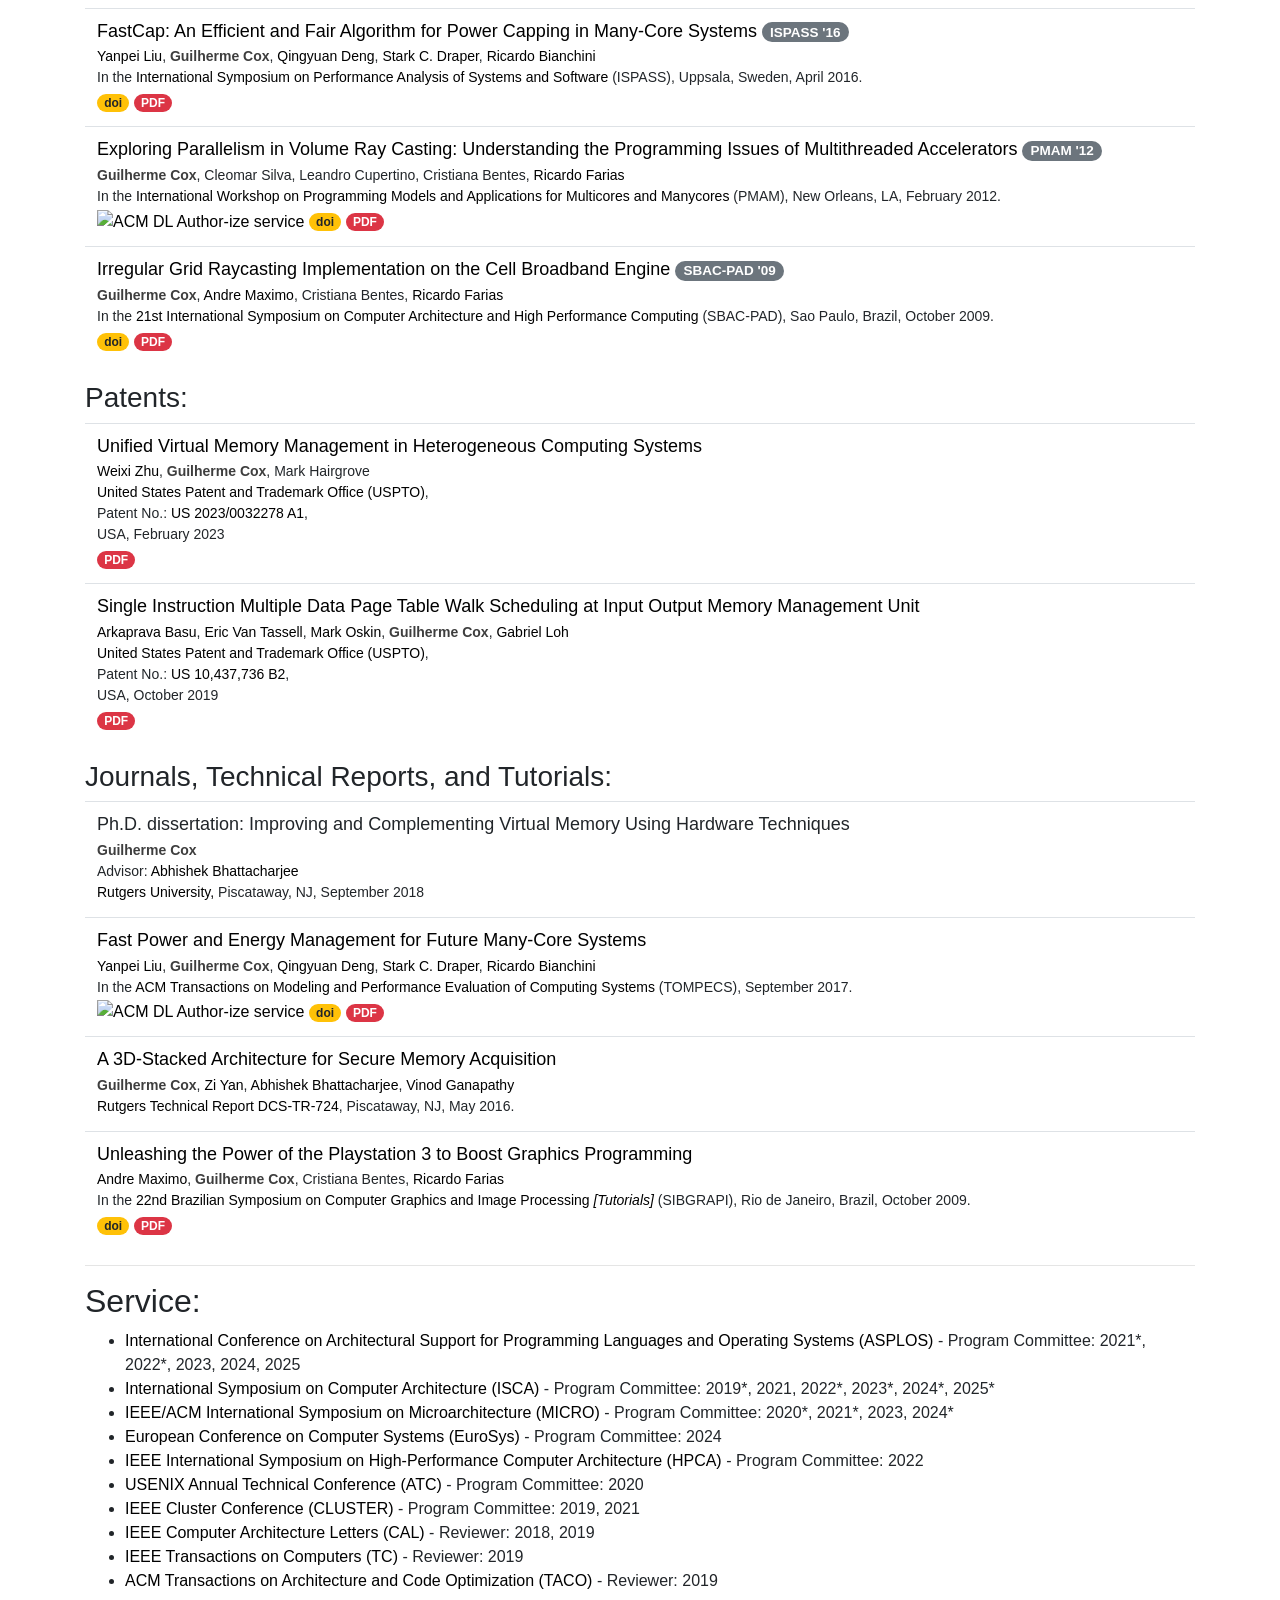
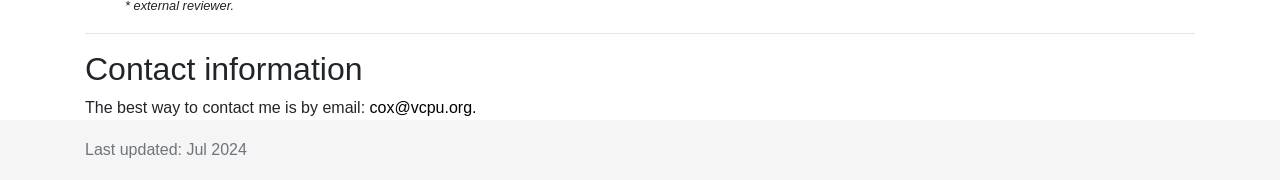
==== commit 1f83e888: "Add ISCA'25" ====
--- a/index.html
+++ b/index.html
@@ -99,6 +99,30 @@
               <tbody>
 		<tr><td>
 		    <h4 class="list-group-item-heading">
+		      <a href="dw/lin-isca25.pdf">
+			Forest: Access-aware GPU UVM Management</a>
+		      <a href="https://iscaconf.org/isca2025/"><span class="badge badge-pill badge-primary">ISCA '25</span></a>
+            </h4>
+		    <p class="author">
+		      <a href="https://linmao.org/">
+			Mao Lin</a>,
+		      <a href="https://yfeng-44.github.io/">
+			Yuan Feng</a>,
+			<strong>Guilherme Cox</strong>,
+		      <a href="https://www.mocalab.org/">
+			Hyeran Jeon</a>
+		      <br>
+		      In the <a href="https://iscaconf.org/isca2025/">
+			52nd International Symposium on Computer Architecture</a> (ISCA),
+		      Tokyo, Japan, June 2025.
+		    </p>
+		    <a href="">
+		      <span class="badge badge-pill badge-warning">doi</span></a>
+		    <a href="dw/lin-isca25.pdf">
+		      <span class="badge badge-pill badge-danger">PDF</span></a>
+		  </td>		      
+		<tr><td>
+		    <h4 class="list-group-item-heading">
 		      <a href="dw/pratheek-micro24.pdf">
 			SUV: Static analysis guided Unified Virtual Memory</a>
 		      <a href="https://microarch.org/micro57/"><span class="badge badge-pill badge-primary">MICRO '24</span></a>
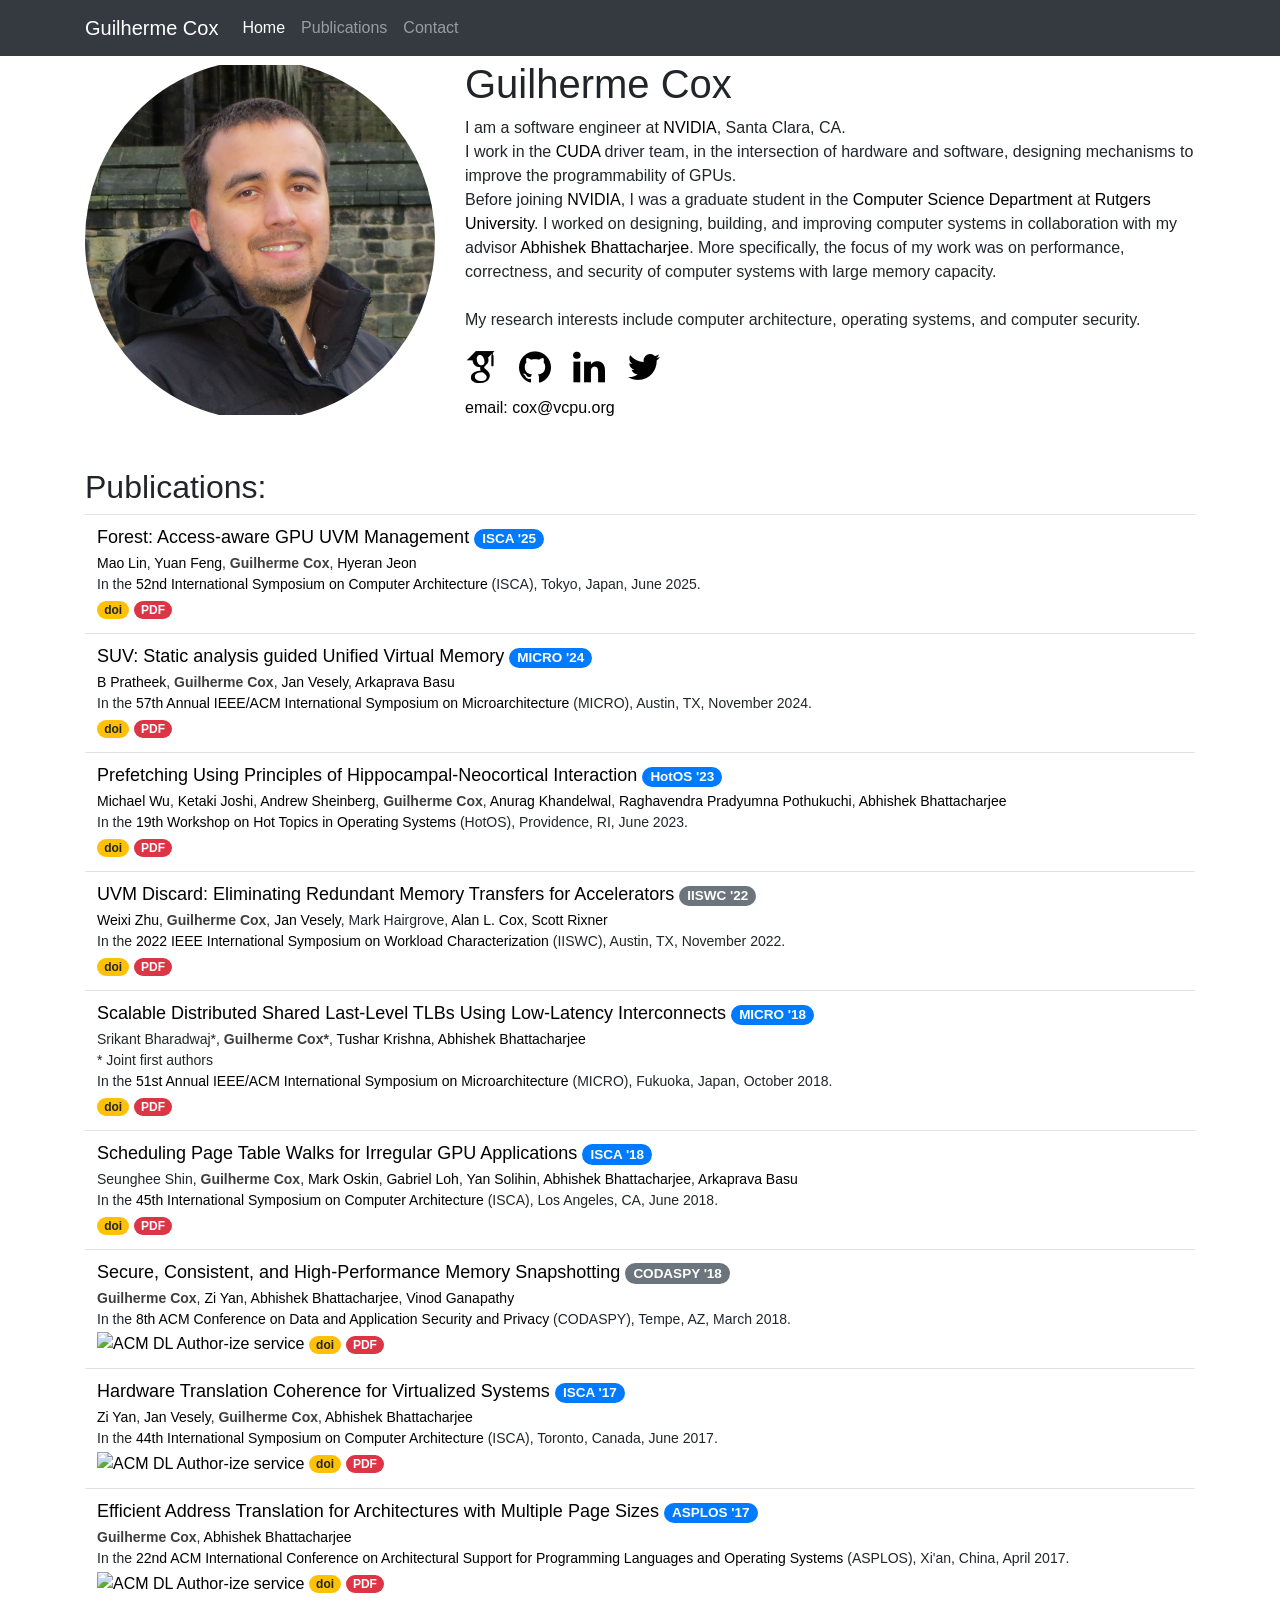
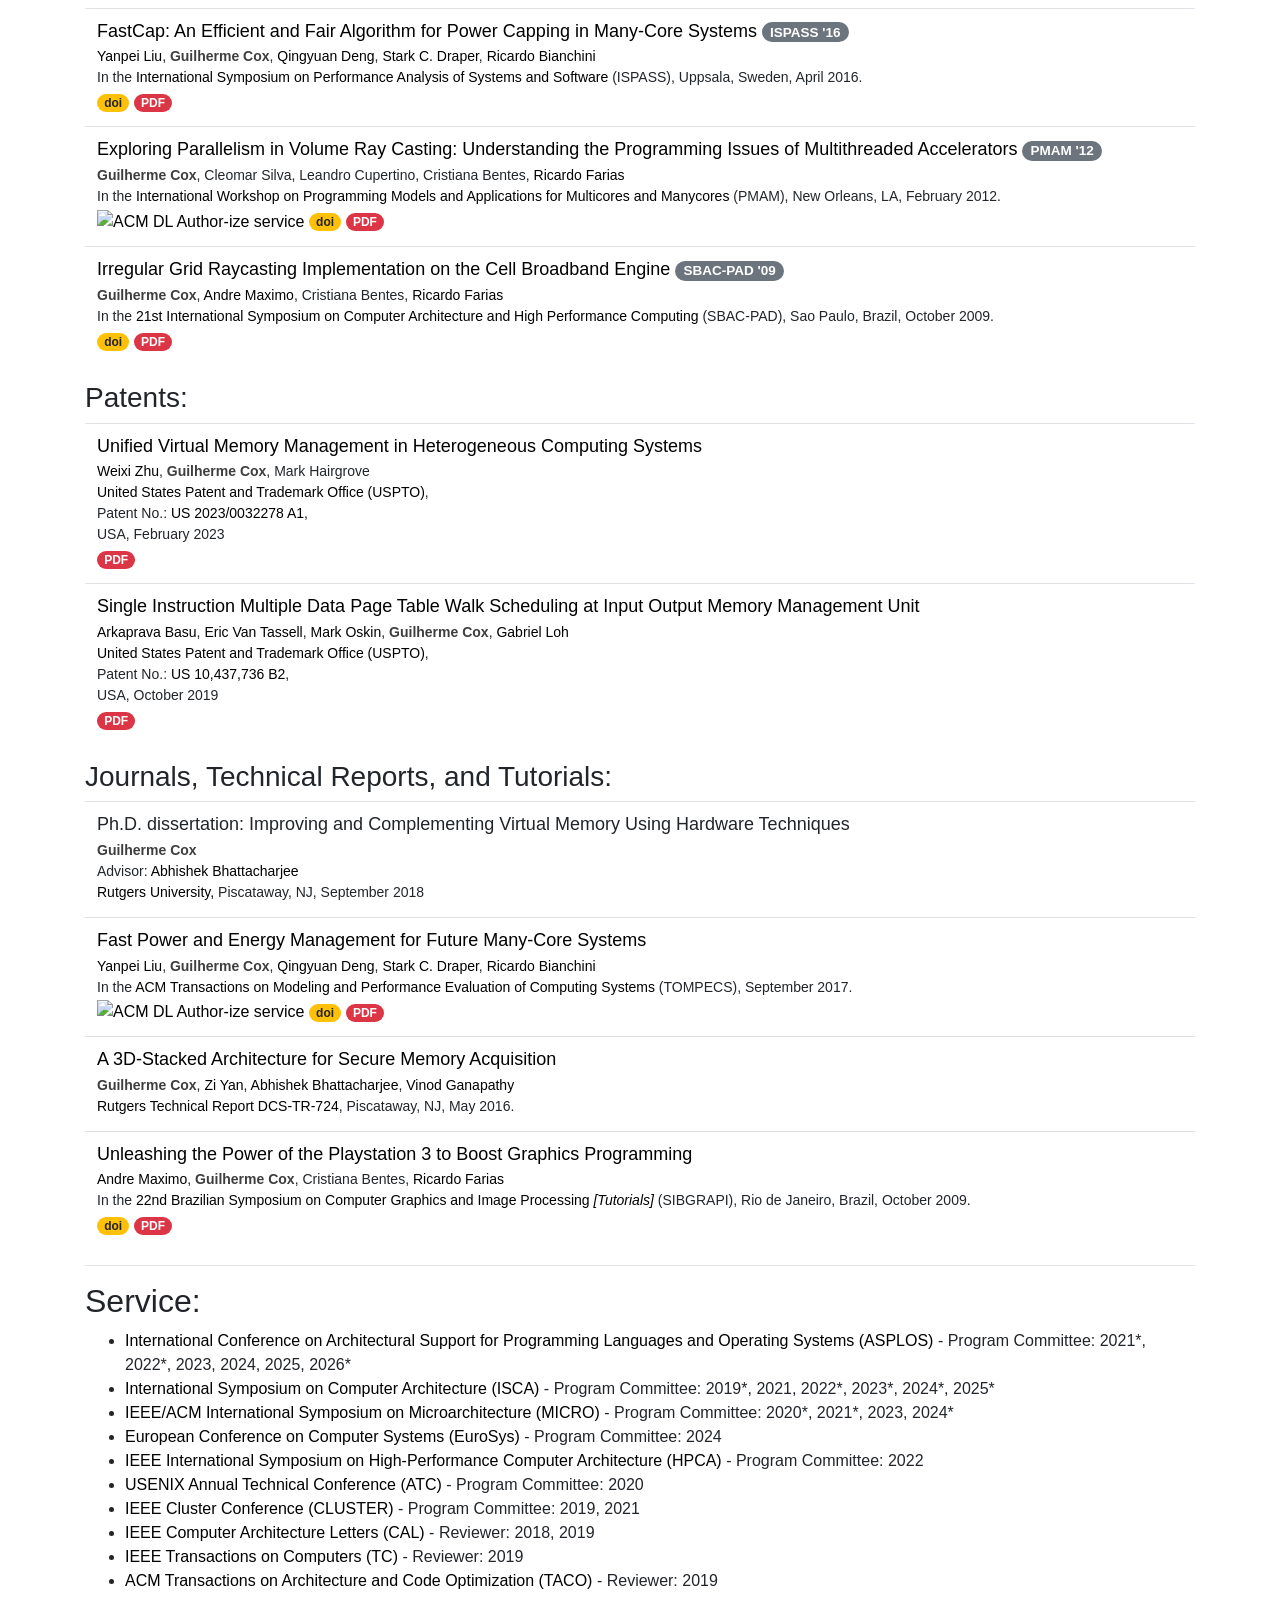
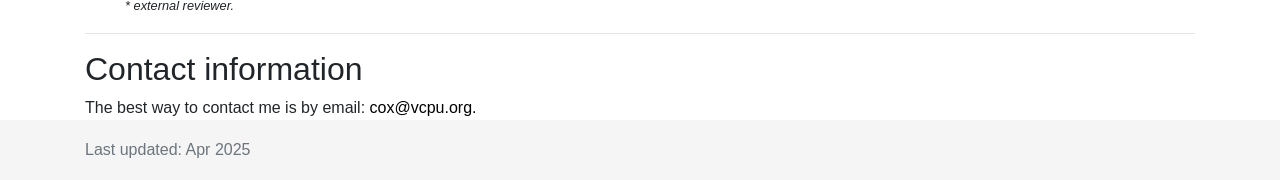
==== commit 024a0019: "ASPLOS 26" ====
--- a/index.html
+++ b/index.html
@@ -57,7 +57,7 @@
 	  <p>I am a software engineer
 	    at <a href="https://www.nvidia.com/">NVIDIA</a>, Santa Clara,
 	    CA.<br> I work in the <a href="https://blogs.nvidia.com/blog/2012/09/10/what-is-cuda-2/">CUDA</a> driver team,
-        in the intersection of hardware and software, designing mechanisms to improve the programmability of GPUs.
+            in the intersection of hardware and software, designing mechanisms to improve the programmability of GPUs.
 	    <br>
 	    Before joining <a href="https://www.nvidia.com/">NVIDIA</a>, I was a
 	    graduate student in
@@ -81,8 +81,6 @@
 	  icon-linkedin" style="text-decoration: none;"></a>&nbsp;&nbsp;&nbsp;&nbsp;
 	  <a href="https://twitter.com/cox" class="icon-2x icon-twitter"
 	  style="text-decoration: none;"></a>&nbsp;&nbsp;&nbsp;&nbsp;
-	  <!-- <a href="https://www.facebook.com/guilhermecox"
-	  class="facebook_switch_dark dc_social_switch32"></a> -->
 	  <br />
 	  <a href="mailto:cox@vcpu.org" style="text-decoration: none;">
 	    email: cox@vcpu.org</a>
@@ -578,7 +576,7 @@
 	  <h2>Service:</h2>
 	</header>
       <ul>
-        <li><a href="https://asplos-conference.org/">International Conference on Architectural Support for Programming Languages and Operating Systems (ASPLOS)</a> - Program Committee: 2021*, 2022*, 2023, 2024, 2025
+        <li><a href="https://asplos-conference.org/">International Conference on Architectural Support for Programming Languages and Operating Systems (ASPLOS)</a> - Program Committee: 2021*, 2022*, 2023, 2024, 2025, 2026*
         <li><a href="https://iscaconf.org/">International Symposium on Computer Architecture (ISCA)</a> - Program Committee: 2019*, 2021, 2022*, 2023*, 2024*, 2025*
         <li><a href="https://www.microarch.org/">IEEE/ACM International Symposium on Microarchitecture (MICRO)</a> - Program Committee: 2020*, 2021*, 2023, 2024*
 	<li><a href="https://www.eurosys.org/">European Conference on Computer Systems (EuroSys)</a> - Program Committee: 2024
@@ -605,7 +603,7 @@
     <footer class="footer">
       <div class="container">
         <span class="text-muted">
-	  Last updated: Jul 2024
+	  Last updated: Apr 2025
 	</span>
       </div>
     </footer>
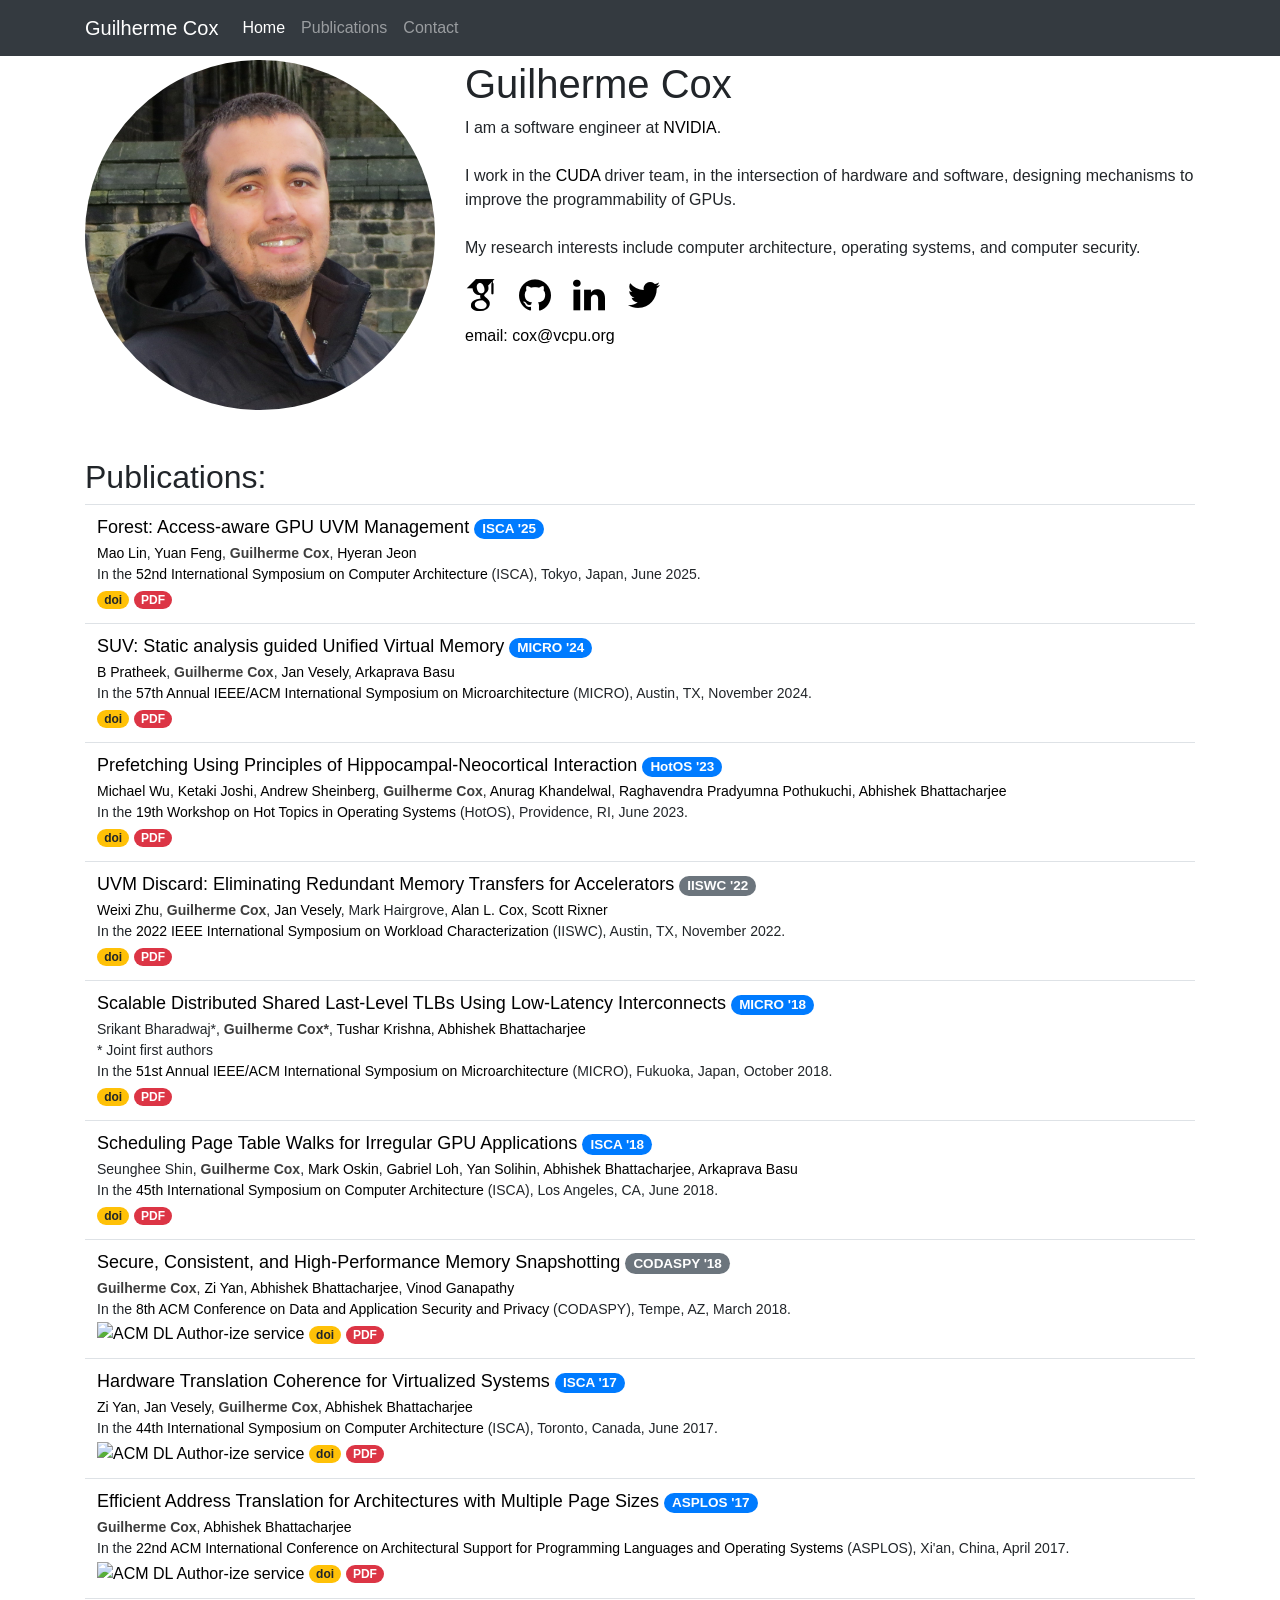
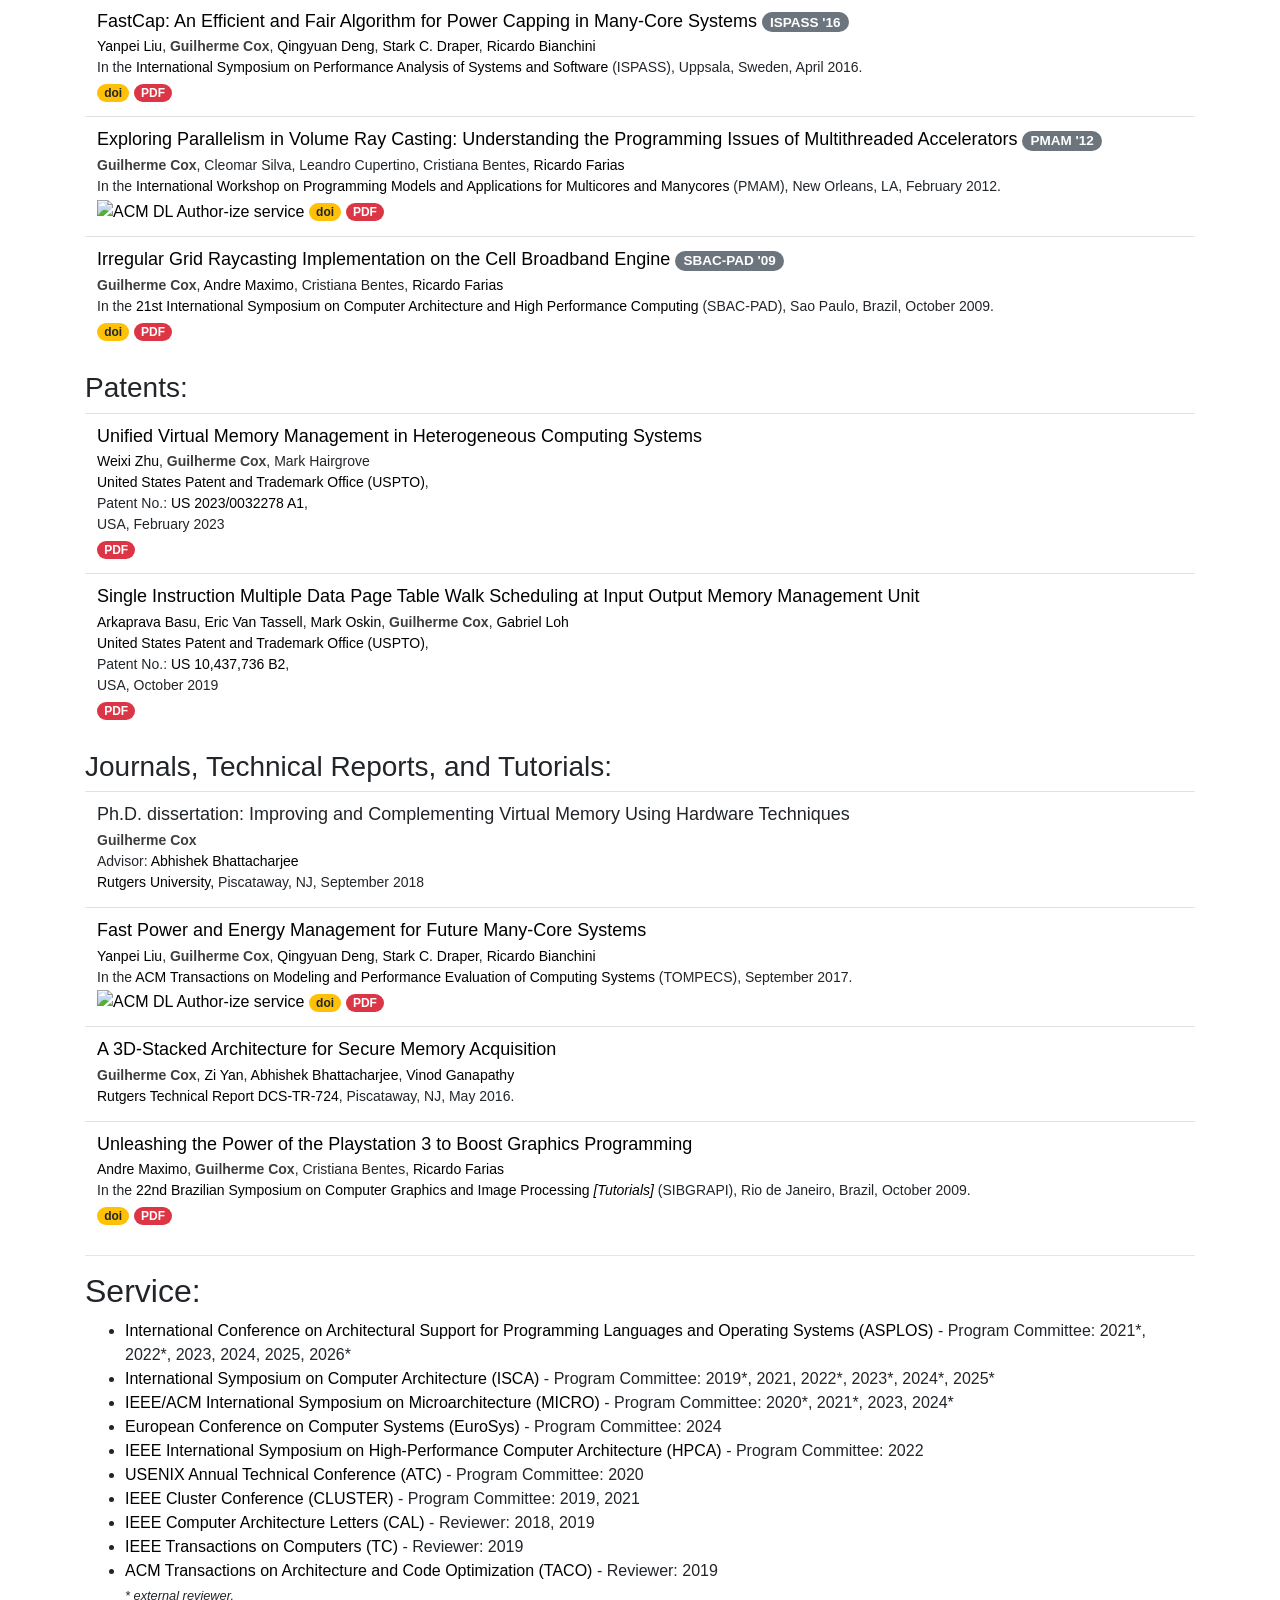
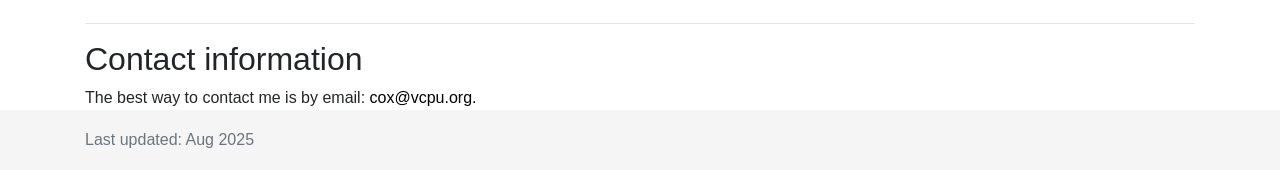
==== commit 07b9a6aa: "Update index.html" ====
--- a/index.html
+++ b/index.html
@@ -55,20 +55,10 @@
 	<div class="col-sm-8">
 	  <h1>Guilherme Cox</h1>
 	  <p>I am a software engineer
-	    at <a href="https://www.nvidia.com/">NVIDIA</a>, Santa Clara,
-	    CA.<br> I work in the <a href="https://blogs.nvidia.com/blog/2012/09/10/what-is-cuda-2/">CUDA</a> driver team,
-            in the intersection of hardware and software, designing mechanisms to improve the programmability of GPUs.
-	    <br>
-	    Before joining <a href="https://www.nvidia.com/">NVIDIA</a>, I was a
-	    graduate student in
-	    the <a href="https://www.cs.rutgers.edu/">Computer Science
-	    Department</a> at <a href="https://www.rutgers.edu">Rutgers
-	    University</a>. I worked on designing, building, and improving computer systems in
-	    collaboration with my advisor <a href="http://www.cs.yale.edu/homes/abhishek/">Abhishek
-	    Bhattacharjee</a>. More specifically, the focus of my work was on
-	    performance, correctness, and security of computer systems with large
-	    memory capacity.<br>
-	    <br>
+	    at <a href="https://www.nvidia.com/">NVIDIA</a>.<br><br>
+		I work in the <a href="https://blogs.nvidia.com/blog/2012/09/10/what-is-cuda-2/">CUDA</a> driver team,
+		in the intersection of hardware and software, designing mechanisms to improve the programmability of GPUs.
+	    <br><br>
 	    My research interests include computer architecture,
 	    operating systems, and computer security.
 	  </p>
@@ -603,7 +593,7 @@
     <footer class="footer">
       <div class="container">
         <span class="text-muted">
-	  Last updated: Apr 2025
+	  Last updated: Aug 2025
 	</span>
       </div>
     </footer>
@@ -612,3 +602,4 @@
     <script src="assets/js/bootstrap.min.js"></script>
   </body>
 </html>
+
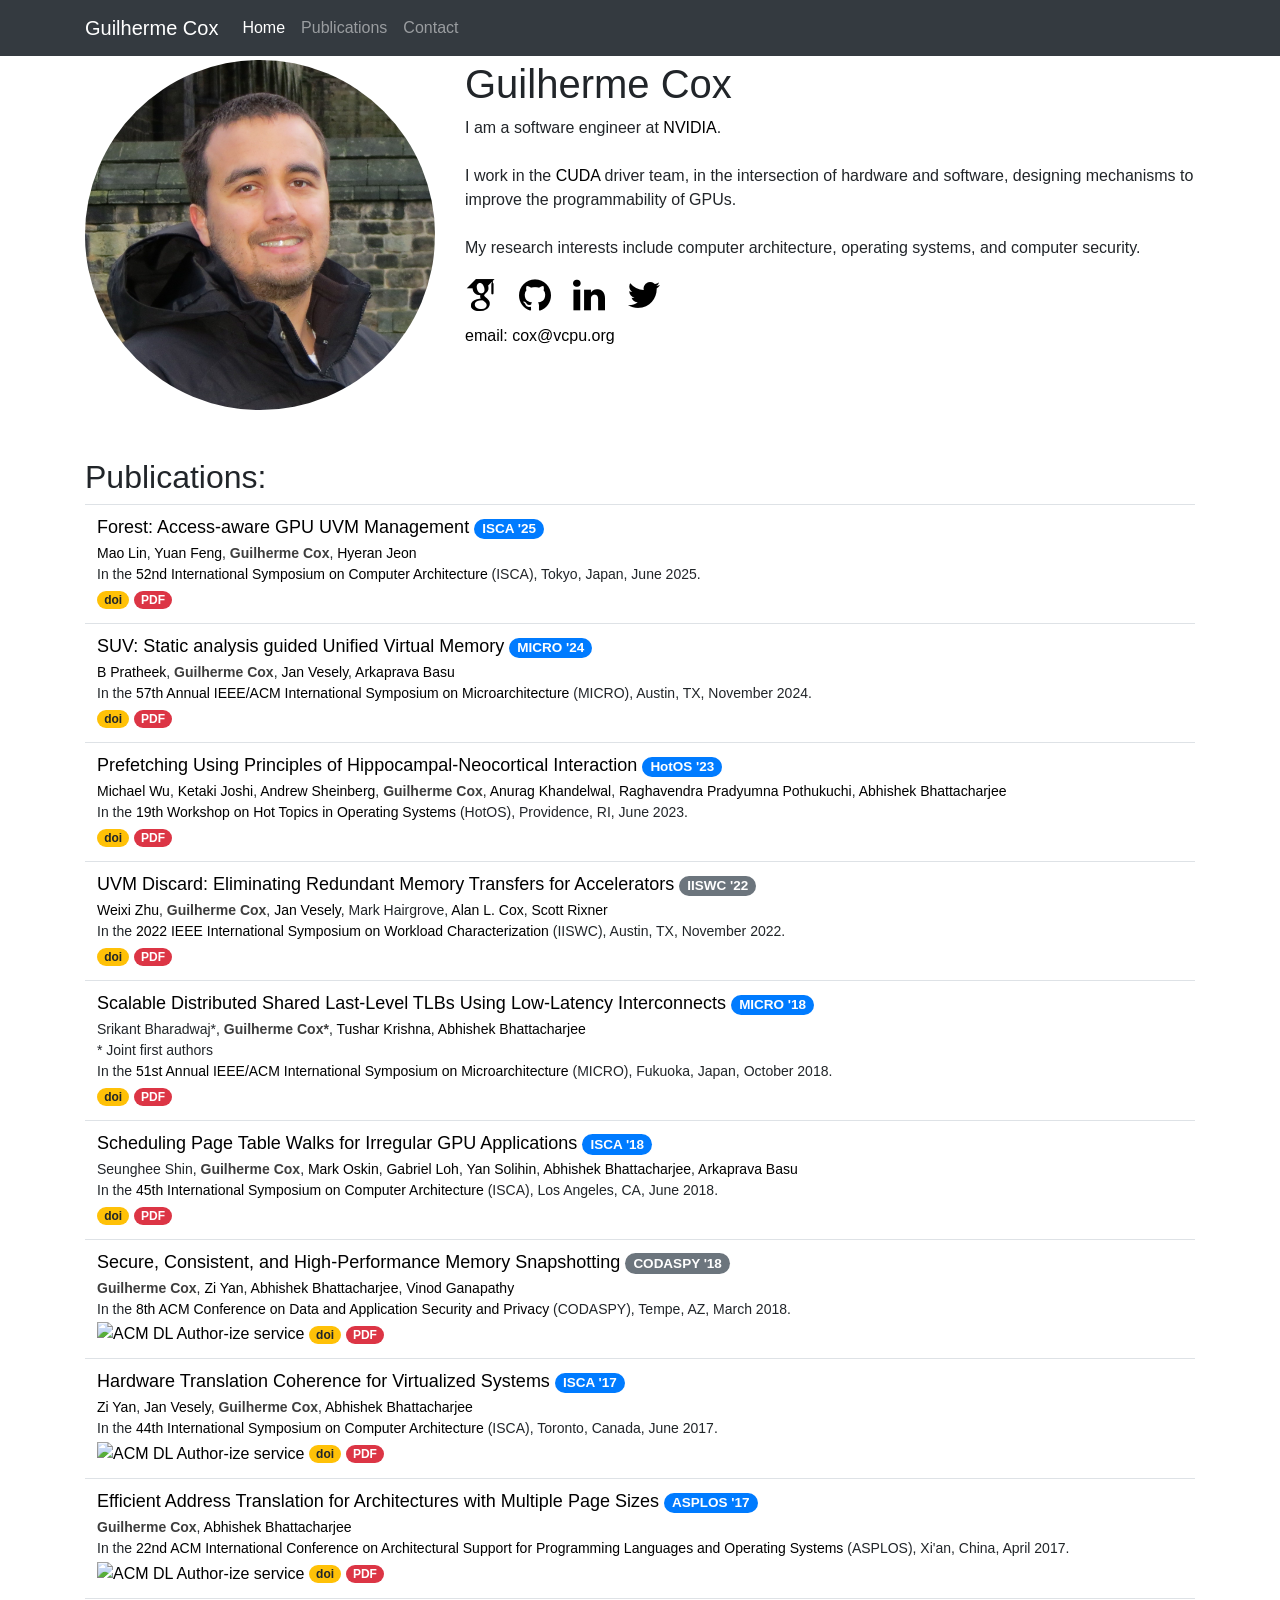
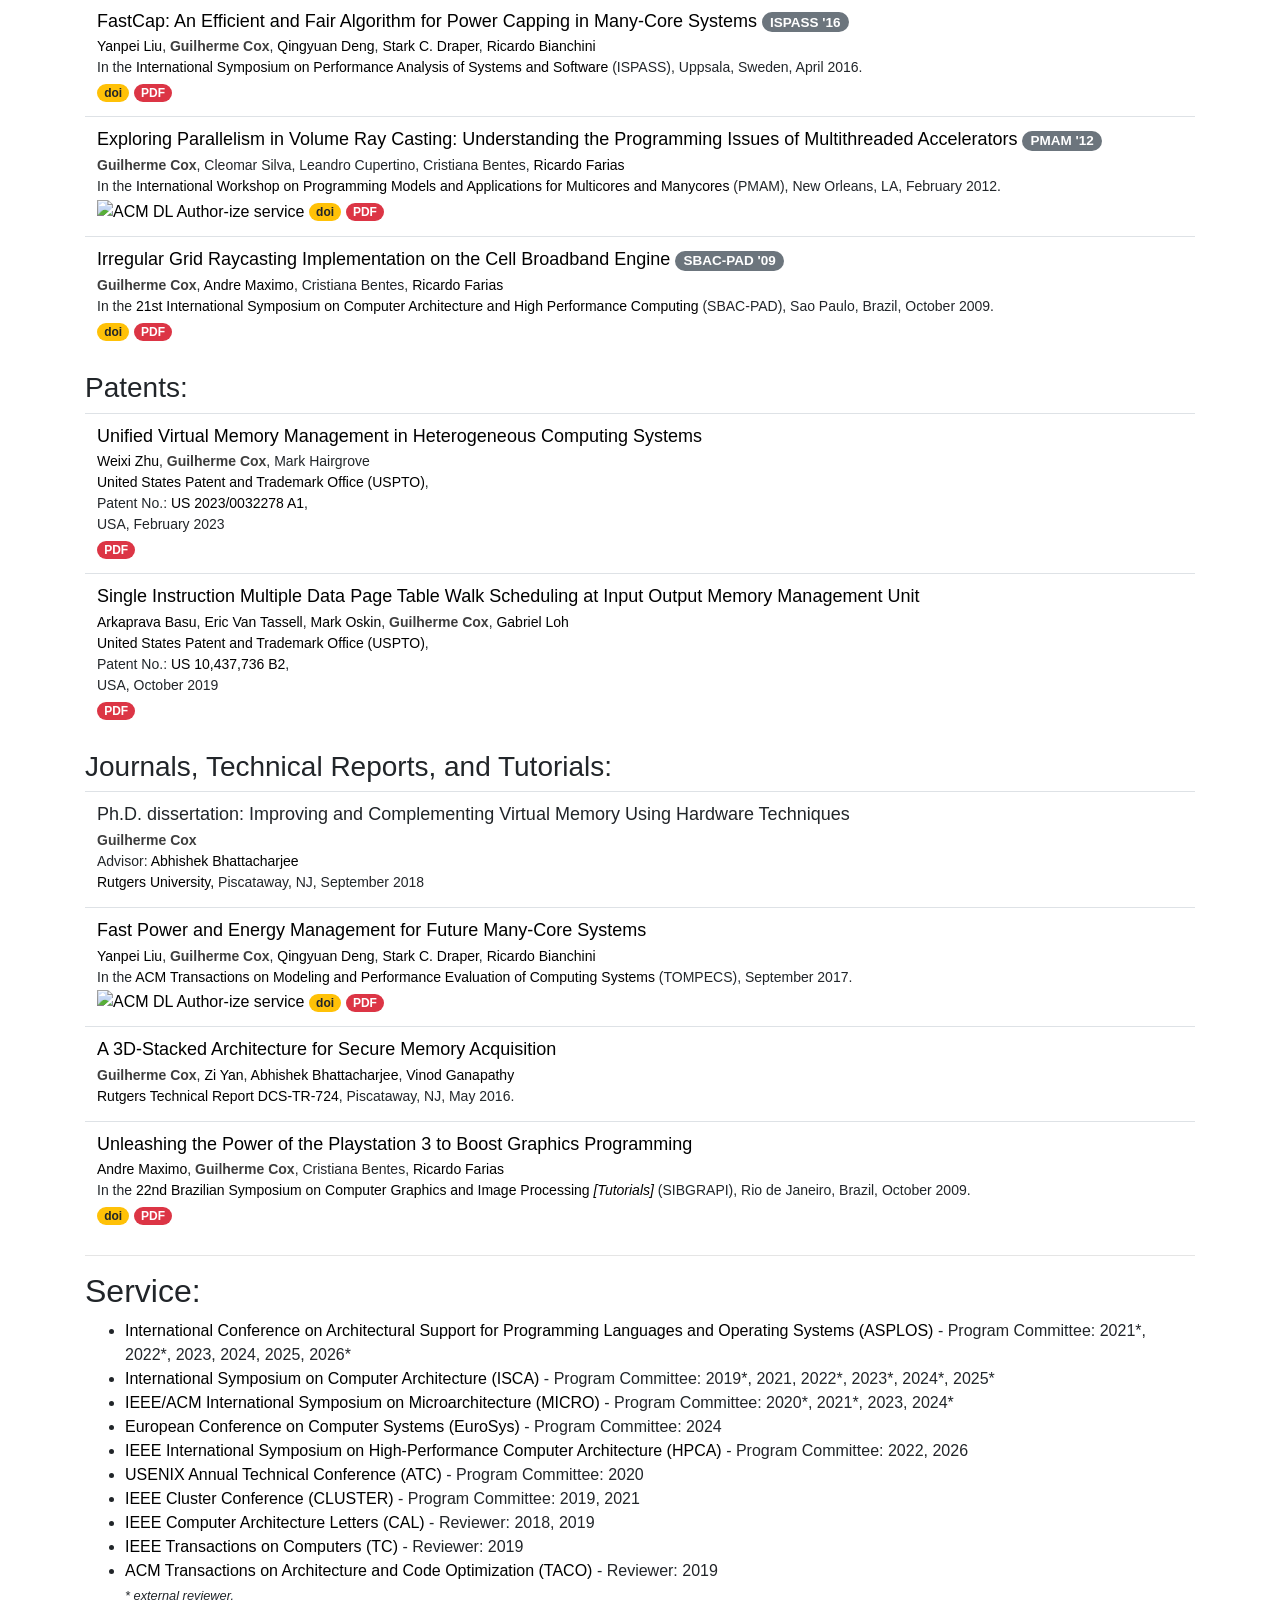
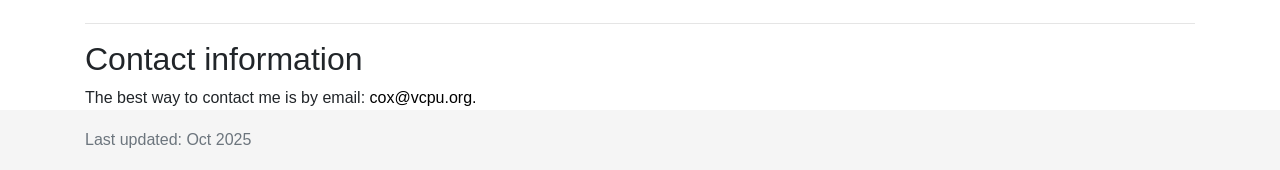
==== commit 9bc226cc: "Update index.html" ====
--- a/index.html
+++ b/index.html
@@ -570,7 +570,7 @@
         <li><a href="https://iscaconf.org/">International Symposium on Computer Architecture (ISCA)</a> - Program Committee: 2019*, 2021, 2022*, 2023*, 2024*, 2025*
         <li><a href="https://www.microarch.org/">IEEE/ACM International Symposium on Microarchitecture (MICRO)</a> - Program Committee: 2020*, 2021*, 2023, 2024*
 	<li><a href="https://www.eurosys.org/">European Conference on Computer Systems (EuroSys)</a> - Program Committee: 2024
-        <li><a href="https://hpca-conf.org/"> IEEE International Symposium on High-Performance Computer Architecture (HPCA)</a> - Program Committee: 2022
+        <li><a href="https://hpca-conf.org/"> IEEE International Symposium on High-Performance Computer Architecture (HPCA)</a> - Program Committee: 2022, 2026
         <li><a href="https://www.usenix.org/conferences">USENIX Annual Technical Conference (ATC)</a> - Program Committee: 2020
         <li><a href="https://clustercomp.org/">IEEE Cluster Conference (CLUSTER)</a> - Program Committee: 2019, 2021
         <li><a href="https://www.computer.org/web/cal">IEEE Computer Architecture Letters (CAL)</a> - Reviewer: 2018, 2019
@@ -593,7 +593,7 @@
     <footer class="footer">
       <div class="container">
         <span class="text-muted">
-	  Last updated: Aug 2025
+	  Last updated: Oct 2025
 	</span>
       </div>
     </footer>
@@ -603,3 +603,4 @@
   </body>
 </html>
 
+
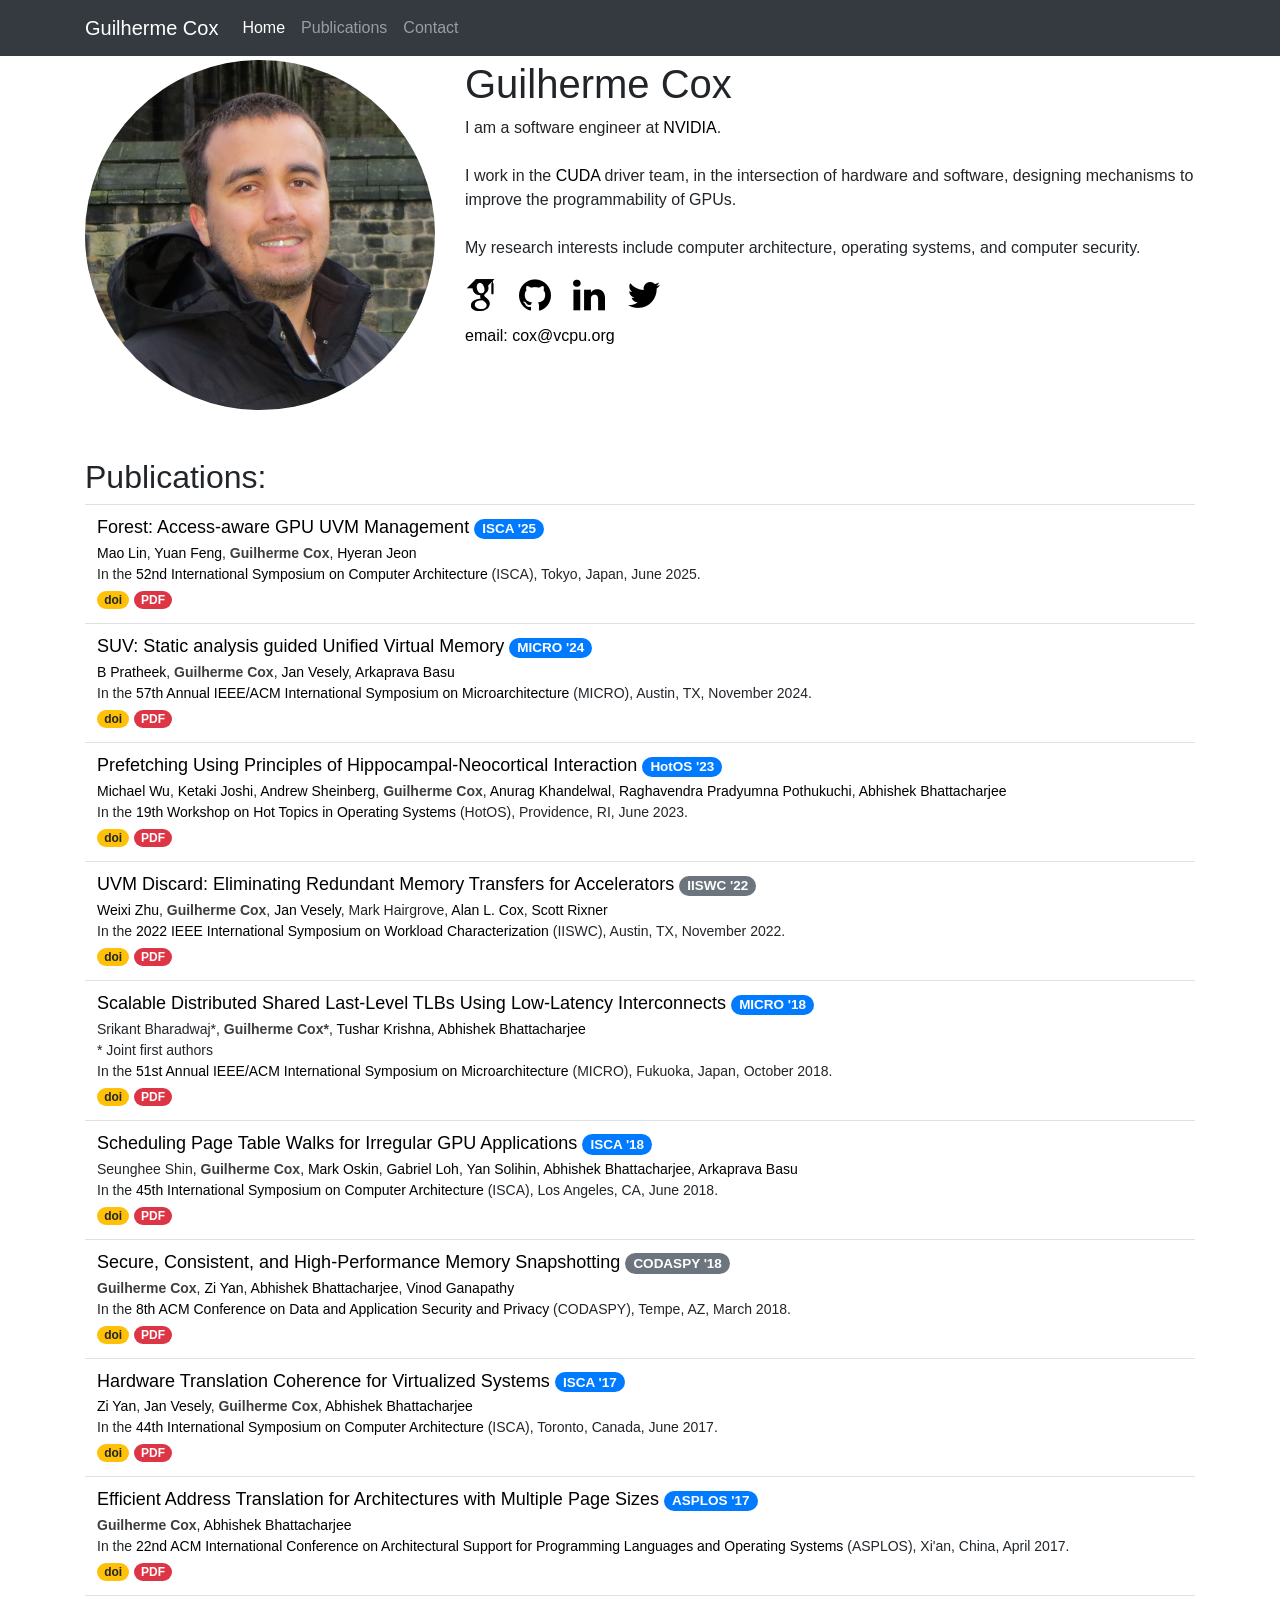
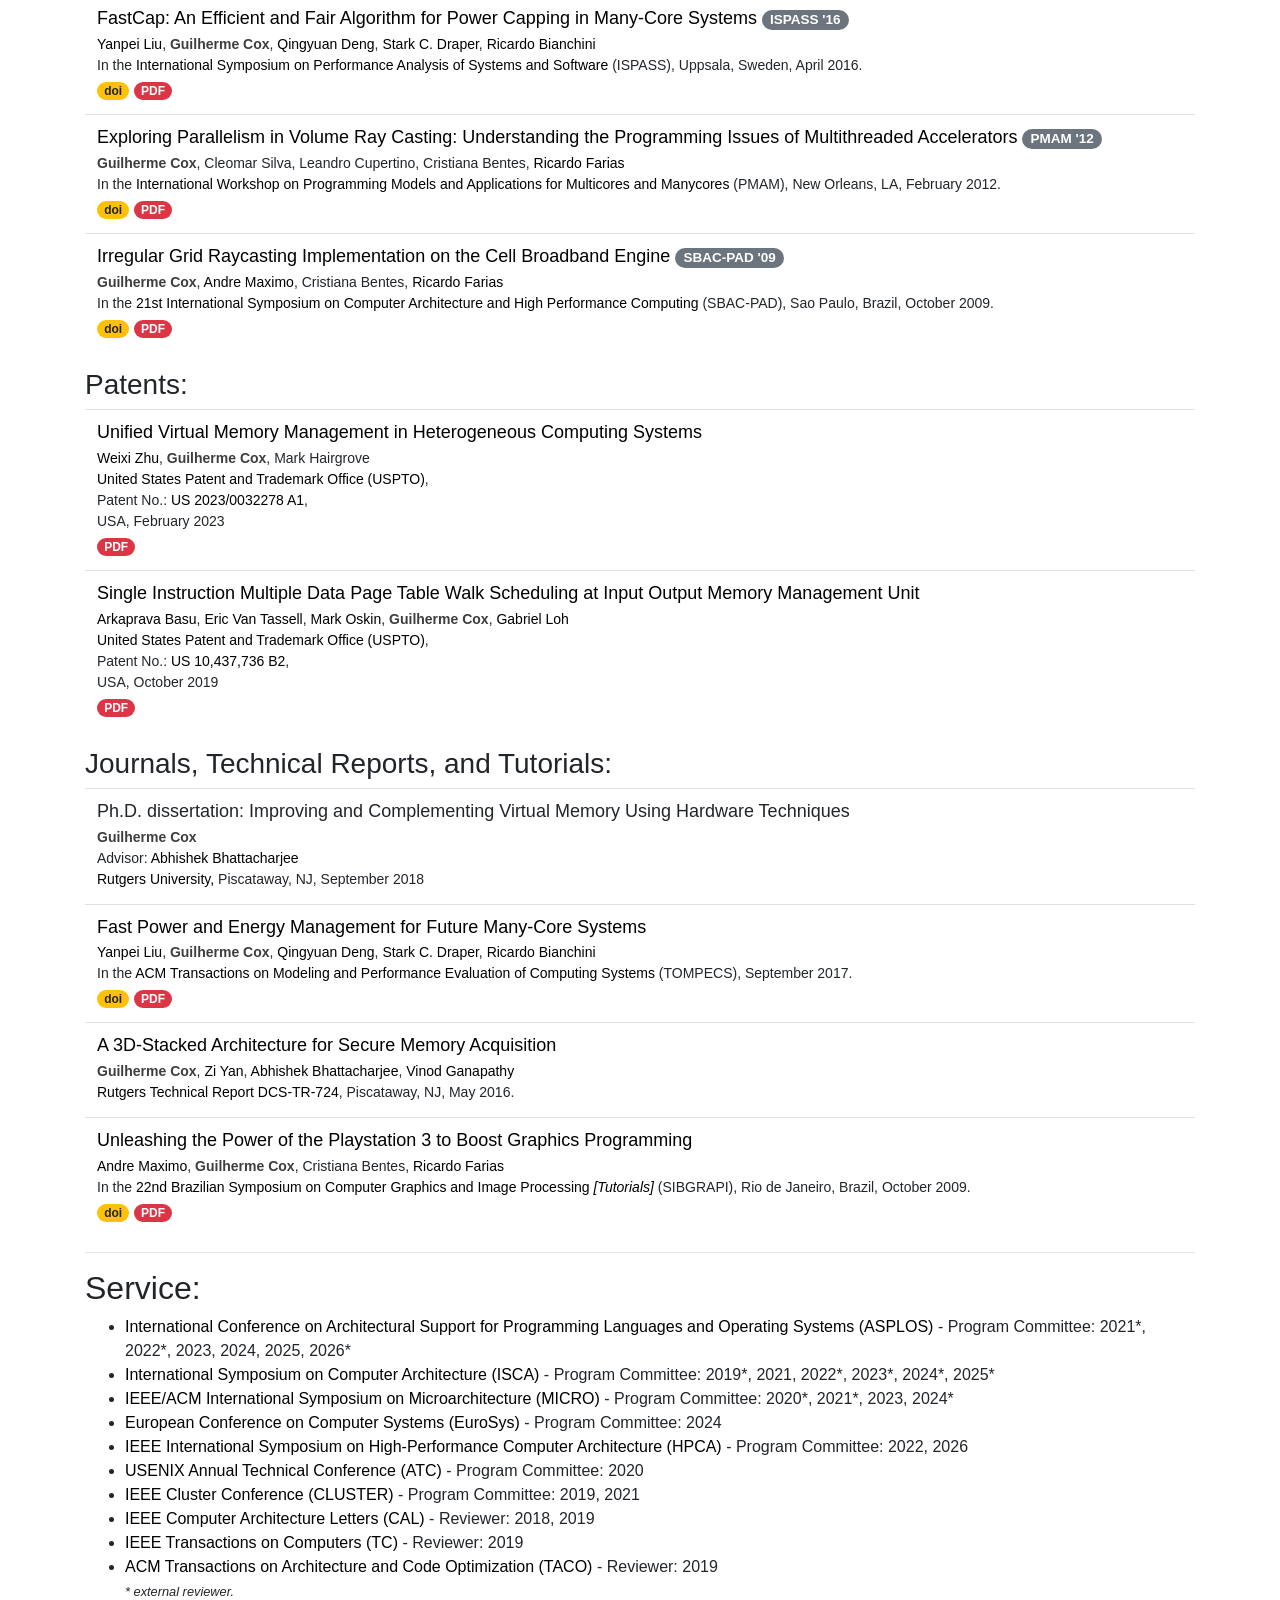
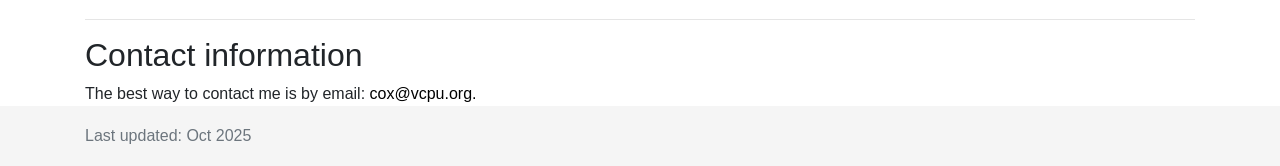
==== commit e8ac0c92: "Update index.html" ====
--- a/index.html
+++ b/index.html
@@ -262,10 +262,6 @@
 			8th ACM Conference on Data and Application Security and Privacy</a> (CODASPY),
 		      Tempe, AZ, March 2018.
 		    </p>
-		    <a href="https://dl.acm.org/authorize?N655404">
-		      <img src="http://dl.acm.org/images/oa.gif" width="25" height="25"
-			   alt="ACM DL Author-ize service"
-			   style="vertical-align:middle"/></a>
 		    <a href="https://doi.org/10.1145/3176258.3176325">
 		      <span class="badge badge-pill badge-warning">doi</span></a>
 		    <a href="dw/gcox-codaspy18.pdf">
@@ -290,10 +286,6 @@
 			44th International Symposium on Computer Architecture</a> (ISCA),
 		      Toronto, Canada, June 2017.
 		    </p>
-		    <a href="https://dl.acm.org/authorize?N30457">
-		      <img src="http://dl.acm.org/images/oa.gif" width="25" height="25"
-			   alt="ACM DL Author-ize service"
-			   style="vertical-align:middle"/></a>
 		    <a href="https://doi.org/10.1145/3079856.3080211">
 		      <span class="badge badge-pill badge-warning">doi</span></a>
 		    <a href="dw/ziyan-isca17.pdf">
@@ -315,10 +307,6 @@
 			Programming Languages and Operating Systems</a> (ASPLOS),
 		      Xi'an, China, April 2017.
 		    </p>
-		    <a href="https://dl.acm.org/authorize?N24969">
-		      <img src="http://dl.acm.org/images/oa.gif" width="25" height="25"
-			   alt="ACM DL Author-ize service"
-			   style="vertical-align:middle"/></a>
 		    <a href="https://doi.org/10.1145/3037697.3037704">
 		      <span class="badge badge-pill badge-warning">doi</span></a>
 		    <a href="dw/gcox-asplos17.pdf">
@@ -369,10 +357,6 @@
 			Multicores and Manycores</a> (PMAM),
 		      New Orleans, LA, February 2012.
 		    </p>
-		    <a href="https://dl.acm.org/authorize?N15880">
-		      <img src="http://dl.acm.org/images/oa.gif" width="25" height="25"
-			   alt="ACM DL Author-ize service"
-			   style="vertical-align:middle"/></a>
 		    <a href="http://dx.doi.org/10.1145/2141702.2141710">
 		      <span class="badge badge-pill badge-warning">doi</span></a>
 		    <a href="dw/gcox-pmam12.pdf">
@@ -505,10 +489,6 @@
 			ACM Transactions on Modeling and Performance Evaluation of Computing Systems</a> (TOMPECS),
 		      September 2017.
 		    </p>
-		    <a href="https://dl.acm.org/authorize?N46711">
-		      <img src="http://dl.acm.org/images/oa.gif" width="25" height="25"
-			   alt="ACM DL Author-ize service"
-			   style="vertical-align:middle"/></a>
 		    <a href="https://doi.org/10.1145/3086504">
 		      <span class="badge badge-pill badge-warning">doi</span></a>
 		    <a href="dw/liu-tompecs.pdf">
@@ -604,3 +584,4 @@
 </html>
 
 
+
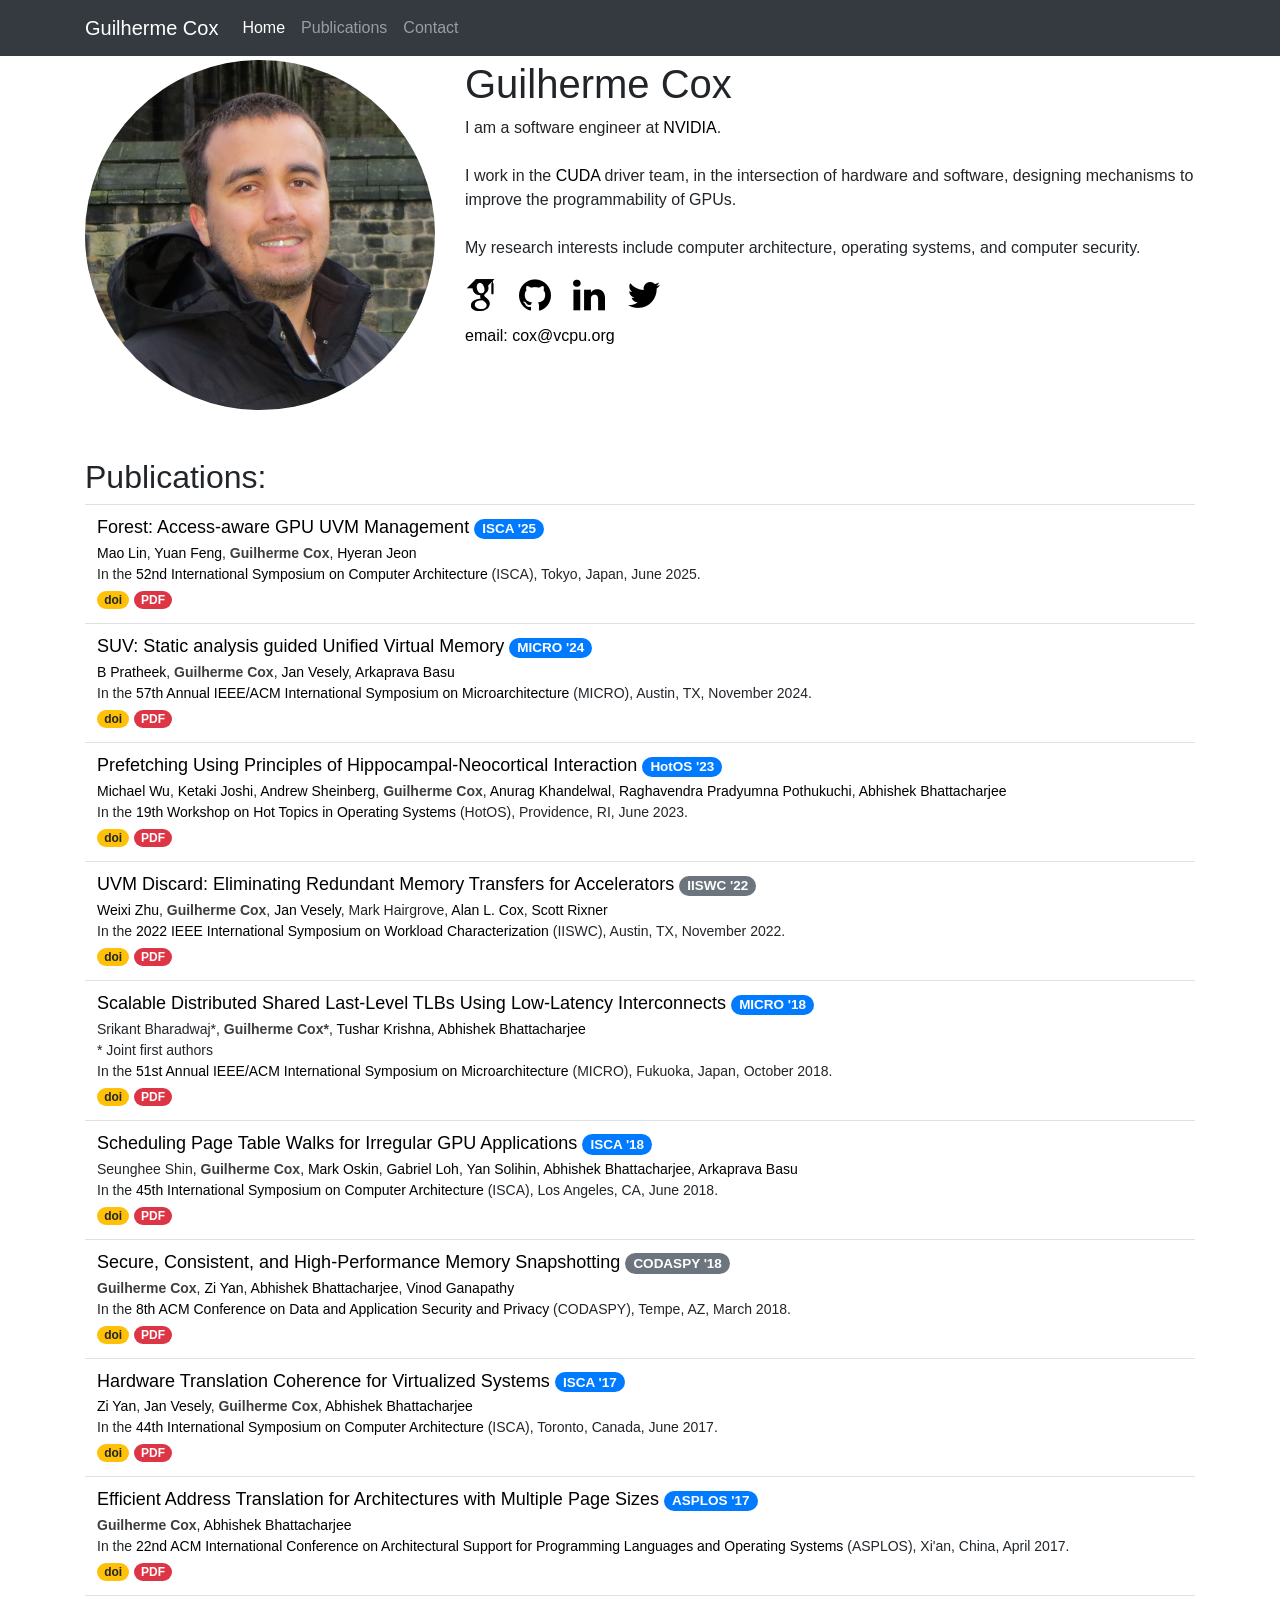
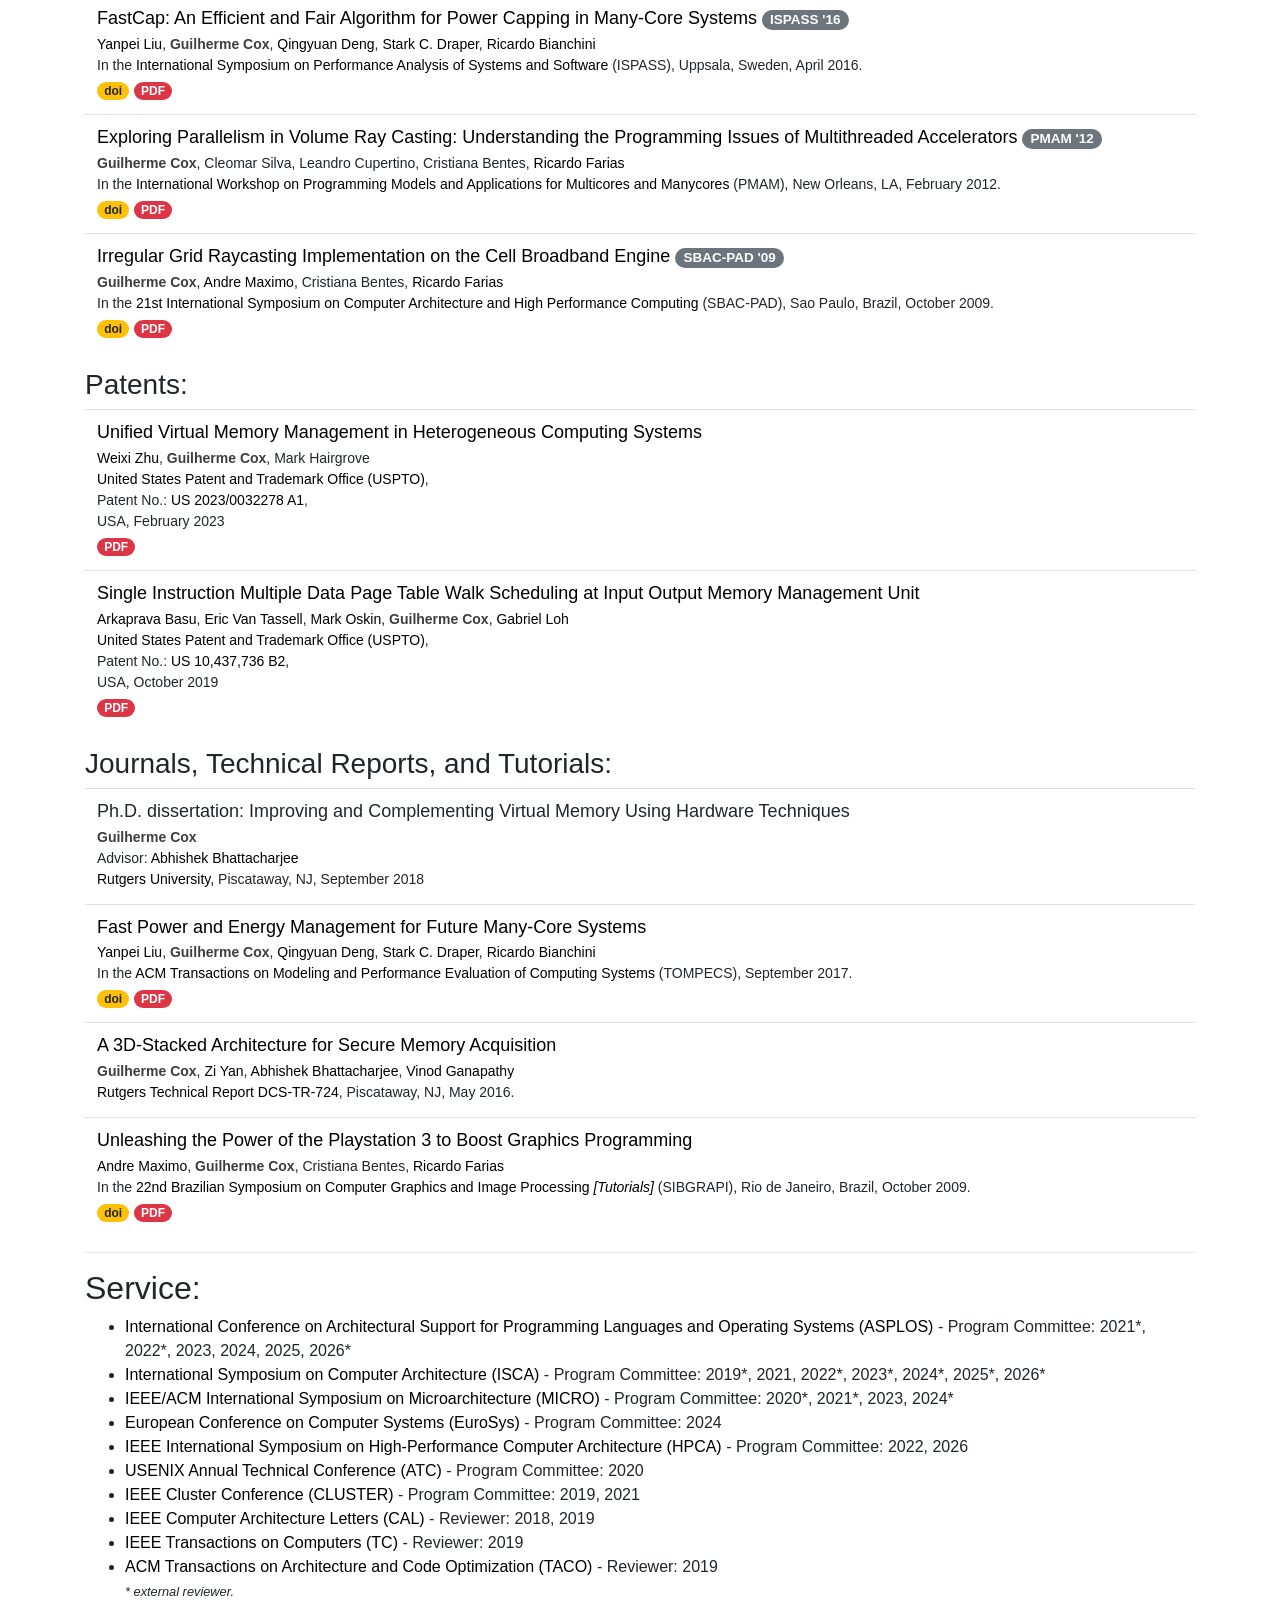
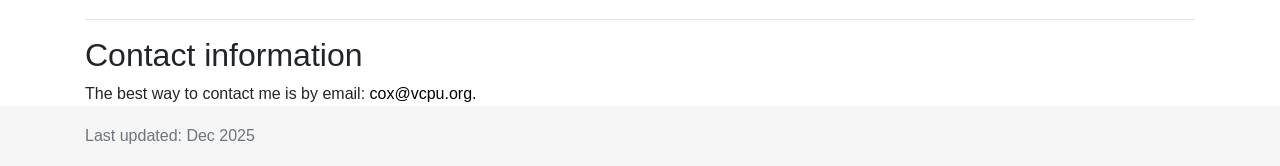
==== commit cb708e48: "Update index.html" ====
--- a/index.html
+++ b/index.html
@@ -104,7 +104,7 @@
 			52nd International Symposium on Computer Architecture</a> (ISCA),
 		      Tokyo, Japan, June 2025.
 		    </p>
-		    <a href="">
+		    <a href="https://dl.acm.org/doi/10.1145/3695053.3731047">
 		      <span class="badge badge-pill badge-warning">doi</span></a>
 		    <a href="dw/lin-isca25.pdf">
 		      <span class="badge badge-pill badge-danger">PDF</span></a>
@@ -547,7 +547,7 @@
 	</header>
       <ul>
         <li><a href="https://asplos-conference.org/">International Conference on Architectural Support for Programming Languages and Operating Systems (ASPLOS)</a> - Program Committee: 2021*, 2022*, 2023, 2024, 2025, 2026*
-        <li><a href="https://iscaconf.org/">International Symposium on Computer Architecture (ISCA)</a> - Program Committee: 2019*, 2021, 2022*, 2023*, 2024*, 2025*
+        <li><a href="https://iscaconf.org/">International Symposium on Computer Architecture (ISCA)</a> - Program Committee: 2019*, 2021, 2022*, 2023*, 2024*, 2025*, 2026*
         <li><a href="https://www.microarch.org/">IEEE/ACM International Symposium on Microarchitecture (MICRO)</a> - Program Committee: 2020*, 2021*, 2023, 2024*
 	<li><a href="https://www.eurosys.org/">European Conference on Computer Systems (EuroSys)</a> - Program Committee: 2024
         <li><a href="https://hpca-conf.org/"> IEEE International Symposium on High-Performance Computer Architecture (HPCA)</a> - Program Committee: 2022, 2026
@@ -573,7 +573,7 @@
     <footer class="footer">
       <div class="container">
         <span class="text-muted">
-	  Last updated: Oct 2025
+	  Last updated: Dec 2025
 	</span>
       </div>
     </footer>
@@ -585,3 +585,4 @@
 
 
 
+
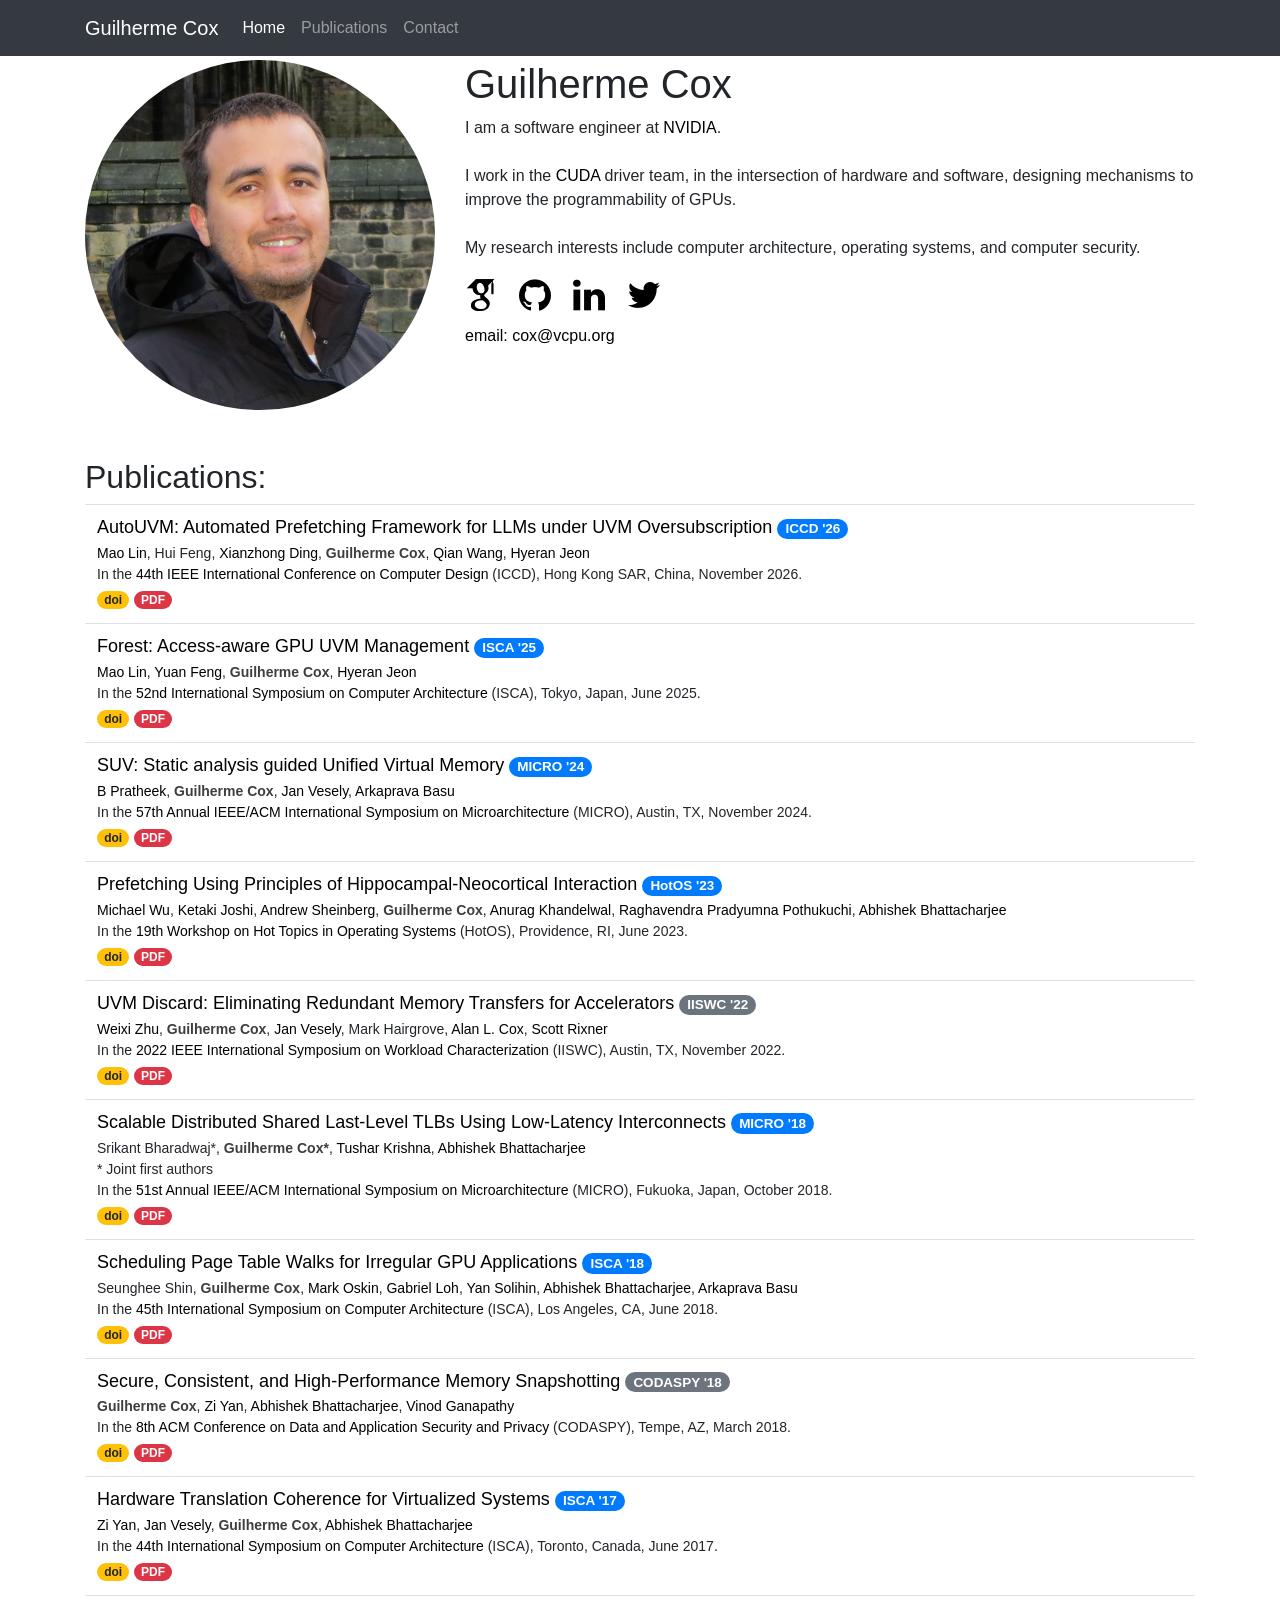
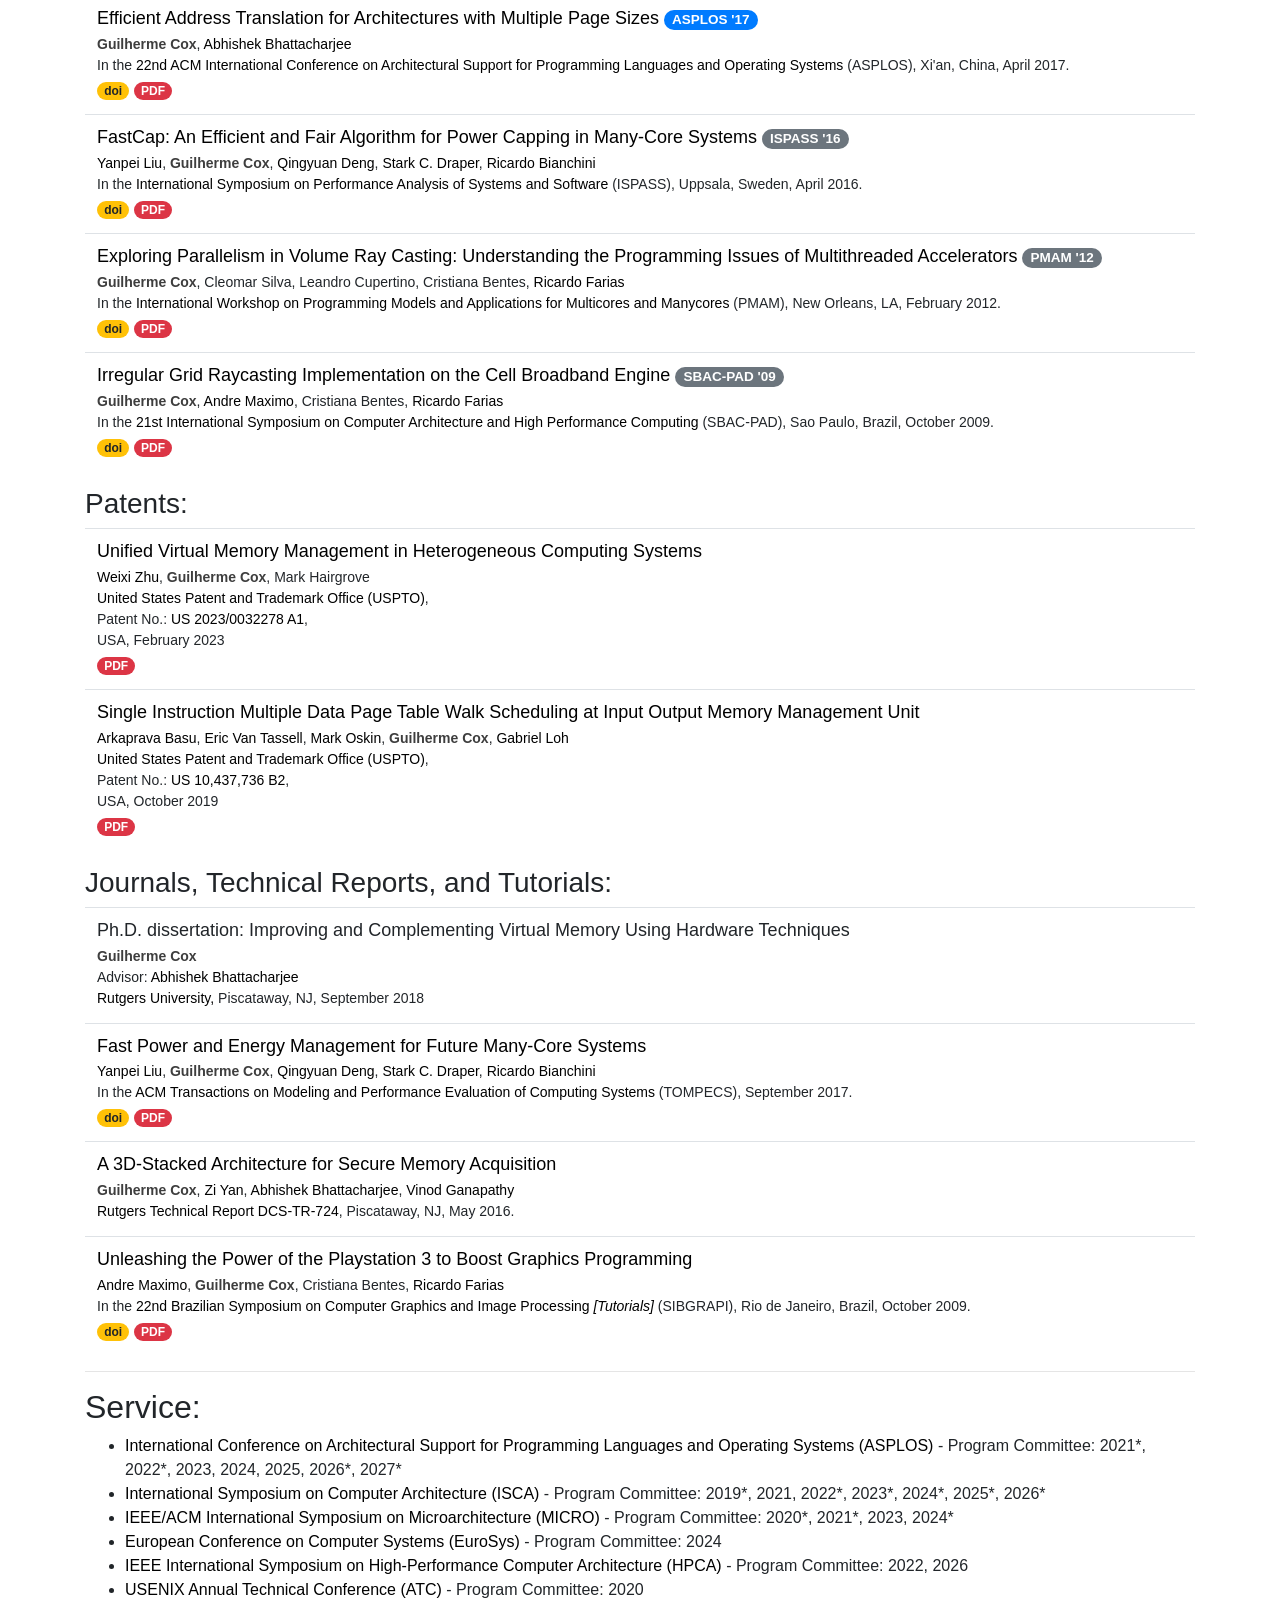
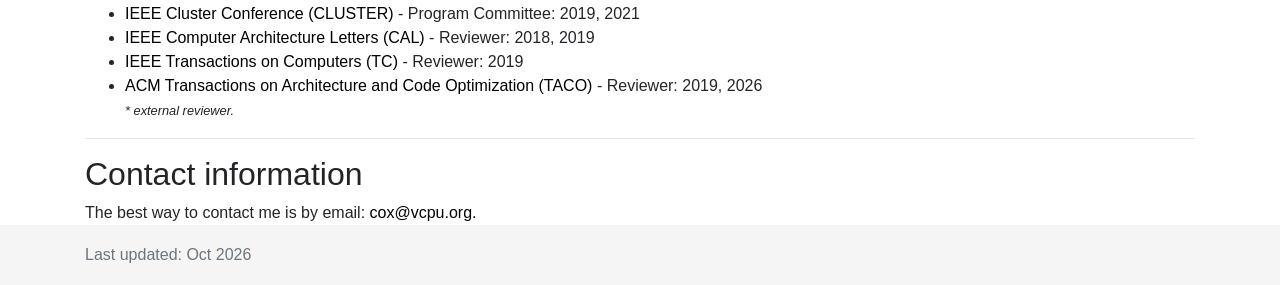
==== commit 6d1b2ee4: "Update index.html" ====
--- a/index.html
+++ b/index.html
@@ -87,6 +87,33 @@
               <tbody>
 		<tr><td>
 		    <h4 class="list-group-item-heading">
+		      <a href="dw/lin-iccd26.pdf">
+			AutoUVM: Automated Prefetching Framework for LLMs under UVM Oversubscription</a>
+		      <a href="https://www.iccd-conf.com/2026/"><span class="badge badge-pill badge-primary">ICCD '26</span></a>
+            </h4>
+		    <p class="author">
+		      <a href="https://linmao.org/">
+			Mao Lin</a>,
+			Hui Feng,
+		      <a href="https://dingxianzhong.github.io/">
+			Xianzhong Ding</a>,
+			<strong>Guilherme Cox</strong>,
+		      <a href="https://qianwang126.github.io/">
+			Qian Wang</a>,
+		      <a href="https://www.mocalab.org/">
+			Hyeran Jeon</a>
+		      <br>
+		      In the <a href="https://www.iccd-conf.com/2026/">
+			44th IEEE International Conference on Computer Design</a> (ICCD),
+		      Hong Kong SAR, China, November 2026.
+		    </p>
+		    <a href="https://dl.acm.org/doi/">
+		      <span class="badge badge-pill badge-warning">doi</span></a>
+		    <a href="dw/lin-iccd26.pdf">
+		      <span class="badge badge-pill badge-danger">PDF</span></a>
+		  </td>		      
+		<tr><td>
+		    <h4 class="list-group-item-heading">
 		      <a href="dw/lin-isca25.pdf">
 			Forest: Access-aware GPU UVM Management</a>
 		      <a href="https://iscaconf.org/isca2025/"><span class="badge badge-pill badge-primary">ISCA '25</span></a>
@@ -546,7 +573,7 @@
 	  <h2>Service:</h2>
 	</header>
       <ul>
-        <li><a href="https://asplos-conference.org/">International Conference on Architectural Support for Programming Languages and Operating Systems (ASPLOS)</a> - Program Committee: 2021*, 2022*, 2023, 2024, 2025, 2026*
+        <li><a href="https://asplos-conference.org/">International Conference on Architectural Support for Programming Languages and Operating Systems (ASPLOS)</a> - Program Committee: 2021*, 2022*, 2023, 2024, 2025, 2026*, 2027*
         <li><a href="https://iscaconf.org/">International Symposium on Computer Architecture (ISCA)</a> - Program Committee: 2019*, 2021, 2022*, 2023*, 2024*, 2025*, 2026*
         <li><a href="https://www.microarch.org/">IEEE/ACM International Symposium on Microarchitecture (MICRO)</a> - Program Committee: 2020*, 2021*, 2023, 2024*
 	<li><a href="https://www.eurosys.org/">European Conference on Computer Systems (EuroSys)</a> - Program Committee: 2024
@@ -555,7 +582,7 @@
         <li><a href="https://clustercomp.org/">IEEE Cluster Conference (CLUSTER)</a> - Program Committee: 2019, 2021
         <li><a href="https://www.computer.org/web/cal">IEEE Computer Architecture Letters (CAL)</a> - Reviewer: 2018, 2019
         <li><a href="https://www.computer.org/web/tc">IEEE Transactions on Computers (TC)</a> - Reviewer: 2019
-        <li><a href="https://taco.acm.org/">ACM Transactions on Architecture and Code Optimization (TACO)</a> - Reviewer: 2019
+        <li><a href="https://taco.acm.org/">ACM Transactions on Architecture and Code Optimization (TACO)</a> - Reviewer: 2019, 2026
 	<br><small><i>* external reviewer.</i></small>
     </ul>
    </article>
@@ -573,7 +600,7 @@
     <footer class="footer">
       <div class="container">
         <span class="text-muted">
-	  Last updated: Dec 2025
+	  Last updated: Oct 2026
 	</span>
       </div>
     </footer>
